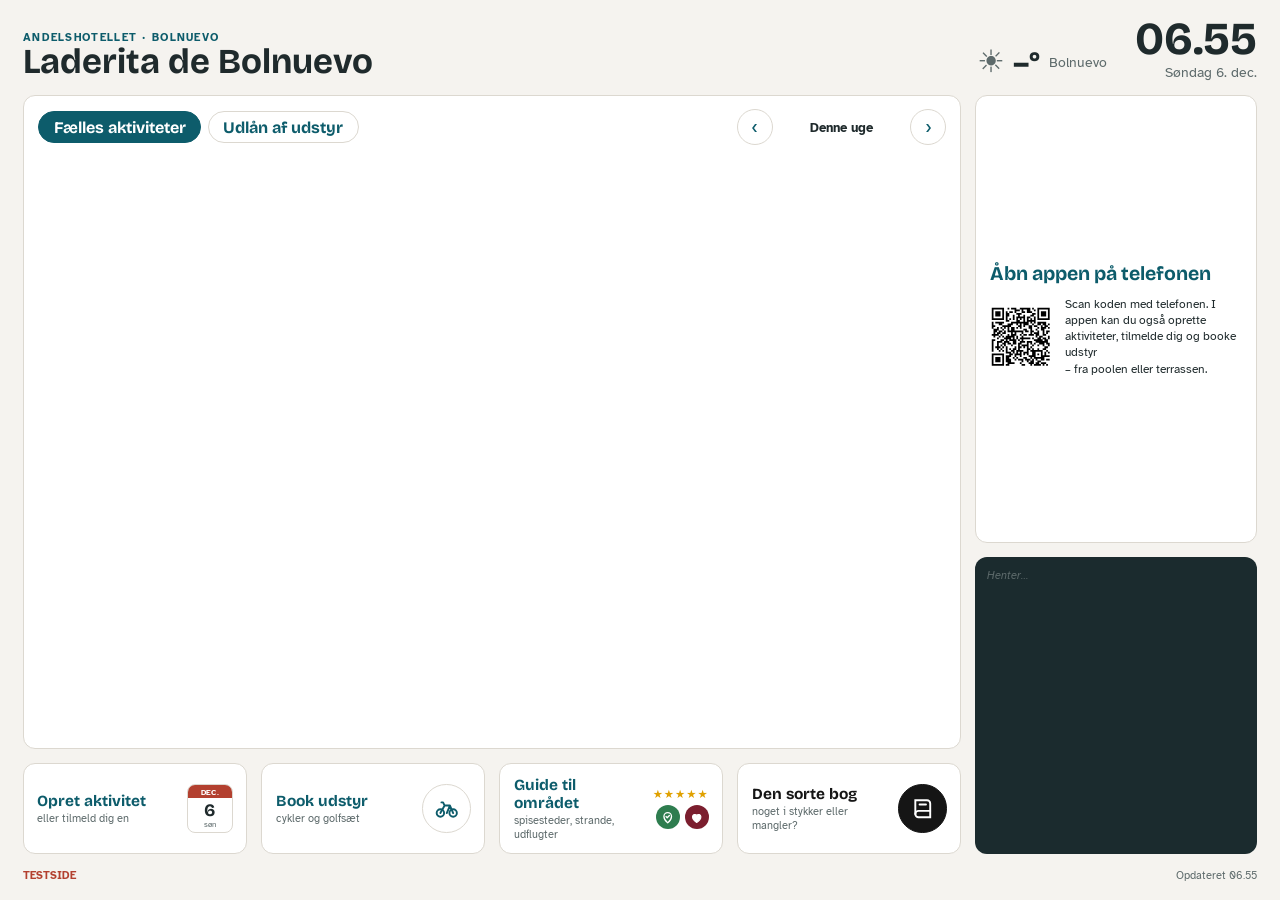
==== skaerm.html @ 2ed13c5d "Skærm: guidekort viser antal vurderinger, type og hvornår køkkenet åbner Co-Authored-By: Claude Opus" ====
<!DOCTYPE html>
<html lang="da"><head><meta charset="utf-8">
<meta name="viewport" content="width=device-width,initial-scale=1"><meta name="robots" content="noindex">
<title>Laderita de Bolnuevo – reception (testside)</title>
<link rel="preconnect" href="https://fonts.googleapis.com">
<link href="https://fonts.googleapis.com/css2?family=Bricolage+Grotesque:opsz,wght@12..96,500;12..96,700&family=Atkinson+Hyperlegible:wght@400;700&display=swap" rel="stylesheet">
<style>
:root{--bg:#f5f3ef;--surface:#fff;--fg:#1f2a2c;--muted:#5d6a6b;--line:#dcd8d0;--sea:#0d5c6b;--ochre:#9a5a1c;--green:#2e7d4f;--red:#b3402f;
--display:"Bricolage Grotesque","Segoe UI",system-ui,sans-serif;--body:"Atkinson Hyperlegible","Segoe UI",system-ui,sans-serif}
*{box-sizing:border-box;margin:0;padding:0}
html,body{height:100%}
body{background:var(--bg);color:var(--fg);font-family:var(--body);font-size:clamp(12px,min(1.05vw,1.85vh),26px);overflow:hidden;
display:grid;grid-template-columns:minmax(0,1fr) 22vw;grid-template-rows:auto minmax(0,1fr) auto auto;gap:1.1vw;padding:1.4vw 1.8vw}
/* Kalender + knapper til venstre, højre kolonne går helt ned til bunden af knapperne */
header,footer{grid-column:1 / -1}
main{display:contents}
main>.wbox{grid-column:1;grid-row:2;min-height:0}
main>aside{grid-column:2;grid-row:2 / 4;min-height:0}
.acts{grid-column:1;grid-row:3}
header{display:flex;align-items:flex-end;justify-content:space-between;gap:2vw}
.brand small{display:block;font-size:.8em;letter-spacing:.12em;text-transform:uppercase;color:var(--sea);font-weight:700}
.brand h1{font-family:var(--display);font-size:2.6em;line-height:1.05}
.now{display:flex;align-items:flex-end;gap:2.2vw;text-align:right}
.clock{font-family:var(--display);font-size:3.4em;line-height:.95;font-weight:700}
.date{color:var(--muted);font-size:1.05em;margin-top:.2em}
.wx{display:flex;align-items:center;gap:.6em;font-size:1.05em;color:var(--muted)}
.wx b{font-family:var(--display);font-size:2.2em;color:var(--fg)}
.wx .ico{font-size:2.2em;line-height:1}

.box{background:var(--surface);border:1px solid var(--line);border-radius:12px;padding:1vw 1.1vw;min-height:0}
h2{font-family:var(--display);font-size:1.45em;color:var(--sea);margin-bottom:.6em;display:flex;justify-content:space-between;align-items:baseline}
h2 span{font-family:var(--body);font-size:.62em;color:var(--muted);font-weight:400}
.wbox{display:flex;flex-direction:column}
.week{display:grid;grid-template-columns:repeat(7,minmax(0,1fr));gap:.6vw;flex:1 1 auto;min-height:0}
.tabs{display:flex;align-items:center;gap:.5em;margin-bottom:.7em}
.tab{font:inherit;font-family:var(--display);font-weight:700;font-size:1.2em;padding:.35em .9em;border-radius:999px;border:1px solid var(--line);background:var(--surface);color:var(--sea);cursor:pointer}
.tab.on{background:var(--sea);border-color:var(--sea);color:#fff}
.wnav{margin-left:auto;display:flex;align-items:center;gap:.6em}
.tabw{color:var(--fg);font-weight:700;min-width:9em;text-align:center}
.wb{font:inherit;font-size:1.5em;line-height:1;width:1.8em;height:1.8em;border-radius:50%;border:1px solid var(--line);background:var(--surface);color:var(--sea);cursor:pointer}
.wb[disabled]{opacity:.3}
.hweek{display:grid;grid-template-columns:2.6em repeat(7,minmax(0,1fr));gap:.6vw;flex:1 1 auto;min-height:0}
.hweek[hidden],.week[hidden]{display:none}
.hax,.hday{display:flex;flex-direction:column;min-height:0}
.hday{border:1px solid var(--line);border-radius:10px;overflow:hidden}
.hday.today{border-color:var(--sea);box-shadow:inset 0 0 0 1px var(--sea)}
.hdh{display:flex;justify-content:space-between;align-items:baseline;padding:.4vw .55vw;border-bottom:1px solid var(--line);flex:none}
.hdh b{font-family:var(--display)}.hday.today .hdh b{color:var(--sea)}.hdh span{color:var(--muted);font-size:.85em}
.hgrid{position:relative;flex:1 1 auto}
.hgl{position:absolute;left:0;right:0;height:0;border-top:1px solid var(--line);pointer-events:none}
.haxh{flex:none;visibility:hidden;padding:.4vw 0;border-bottom:1px solid transparent}
.haxg{position:relative;flex:1 1 auto}
.haxg span{position:absolute;right:.3em;transform:translateY(-50%);font-size:.75em;color:var(--muted);font-variant-numeric:tabular-nums}
.hb{position:absolute;left:3px;right:3px;border-radius:6px;padding:.15em .35em;font-size:.78em;line-height:1.2;overflow:hidden;color:#fff;background:var(--sea)}
.hb.golf{background:var(--ochre)}.hb.mix{background:#3e6b57}
.hb b{display:block;font-weight:700}
.hb.akt{display:flex;flex-direction:column}.hb.akt.tap{cursor:pointer}.hb small{display:block;margin-top:auto;opacity:.85}
.hgrid[data-new]{cursor:pointer}
.hnow{position:absolute;left:0;right:0;height:2px;background:var(--red);z-index:2}
.day{border:1px solid var(--line);border-radius:10px;padding:.55vw;display:flex;flex-direction:column;gap:.45vw;min-height:0;overflow:hidden}
.day.today{border-color:var(--sea);box-shadow:inset 0 0 0 1px var(--sea)}
.dh{display:flex;justify-content:space-between;align-items:baseline;border-bottom:1px solid var(--line);padding-bottom:.35em;margin-bottom:.1em}
.dh b{font-family:var(--display);font-size:1.1em}
.day.today .dh b{color:var(--sea)}
.dh span{color:var(--muted);font-size:.85em}
.act{border:1px solid var(--line);border-radius:8px;padding:.45em .55em;line-height:1.25}
.act .t{font-weight:700;color:var(--ochre);font-size:.85em}
.act .n{font-weight:700;margin:.1em 0}
.act .w{color:var(--muted);font-size:.82em}
.act .s{font-size:.82em;margin-top:.3em}
.act .s.full{color:var(--red);font-weight:700}
.act .s.ok{color:var(--green);font-weight:700}
.empty{color:var(--muted);font-size:.85em;font-style:italic}
aside{display:flex;flex-direction:column;gap:1.1vw;min-height:0}
aside .box{flex:none}
aside .box[hidden]{display:none}
aside .box.fill{flex:1 1 auto;display:flex;flex-direction:column;justify-content:center}
aside .box.notes{flex:1 1 auto;min-height:0;overflow:hidden}
/* Nyt i guiden har altid samme størrelse; bliver der trangt, fjernes QR-boksen */
aside .box.gcard{flex:none;height:33vh;margin-top:auto;padding:0;overflow:hidden;position:relative;background:#1b2b2e;border:0}
#guide{position:absolute;inset:0}
.gslide{position:absolute;inset:0;opacity:0;transition:opacity 1.2s ease}.gslide.in{opacity:1}
@media (prefers-reduced-motion:reduce){.gslide{transition:none}}
.gbg{position:absolute;inset:-24px;background:center/cover no-repeat;filter:blur(20px) brightness(.7);transform:scale(1.1)}
#guide img{position:absolute;inset:0;width:100%;height:100%;object-fit:cover}
#guide img.fit{object-fit:contain}
.ghead{position:absolute;left:0;right:0;top:0;padding:.8em 1em 2.2em;background:linear-gradient(rgba(0,0,0,.55),transparent);color:#fff;font-family:var(--display);font-weight:700;font-size:1.35em}
.gtxt{position:absolute;left:0;right:0;bottom:0;padding:2.6em 1em .9em;background:linear-gradient(transparent,rgba(0,0,0,.78));color:#fff}
.gtxt b{font-family:var(--display);font-size:1.35em;display:block;line-height:1.15}
.gtxt .gt{color:rgba(255,255,255,.85);display:block;margin-top:.1em}
.gtxt .gs{margin:.25em 0 0;font-weight:700;color:#ffc93c}.gtxt .gn{color:#fff;font-family:var(--display);font-size:1.15em;margin-right:.2em}
.gdots{position:absolute;right:1em;bottom:1em;display:flex;gap:.35em}.gdots i{width:.45em;height:.45em;border-radius:50%;background:rgba(255,255,255,.45)}.gdots i.on{background:#fff}
.note{border-bottom:1px solid var(--line);padding:.6em 0}.note:first-child{padding-top:0}.note:last-child{border-bottom:0}
/* Opslag skal springe i øjnene: stor rød overskrift, mørk og lidt større tekst */
.note b{display:block;font-size:1.3em;line-height:1.2;color:var(--red);white-space:nowrap;overflow:hidden;text-overflow:ellipsis}.note p{margin:.3em 0 0;color:var(--fg);font-size:1.08em;line-height:1.4}
.qr{display:flex;gap:1vw;align-items:center}
.qr svg{width:min(4.8vw,8.6vh);height:min(4.8vw,8.6vh);flex:none}
.qr p{font-size:.92em;line-height:1.3}
/* QR-boksen lidt lavere, så den kan stå sammen med et opslag */
#qrbox:not(.fill){padding-top:.75vw;padding-bottom:.75vw}#qrbox:not(.fill) h2{margin-bottom:.35em}
ul.lend{list-style:none}
ul.lend li{display:flex;justify-content:space-between;padding:.4em 0;border-bottom:1px solid var(--line)}
ul.lend li:last-child{border-bottom:0}
.free{color:var(--green);font-weight:700}.busy{color:var(--muted)}
.sort p{line-height:1.35}
.acts{display:grid;grid-template-columns:repeat(4,minmax(0,1fr));gap:1.1vw}   /* de fire knapper deler kalenderens bredde */
.ab{display:flex;align-items:center;gap:.8em;text-align:left;background:var(--surface);border:1px solid var(--line);border-radius:12px;padding:.9em 1em;font:inherit;color:var(--fg);cursor:pointer}
.ab b{display:block;font-family:var(--display);color:var(--sea);font-size:1.15em}
.ab small{display:block;color:var(--muted);font-size:.85em;margin-top:.1em}
.ab .ai{flex:none;width:2.6em;height:2.6em;border-radius:50%;border:1px solid var(--line);display:grid;place-items:center;color:var(--sea)}
.ab .ai svg{width:1.4em;height:1.4em}

.ab.dark b{color:#151515}.ab.dark .ai{background:#151515;border-color:#151515;color:#fff}
.ab .mcal,.ab .mrate,.ab .aright{margin-left:auto;flex:none}
.ab .ai.aright{width:3.6em;height:3.6em}.ab .ai.aright svg{width:1.9em;height:1.9em}
.mcal{display:flex;flex-direction:column;align-items:center;width:3.4em;border:1px solid var(--line);border-radius:8px;overflow:hidden;background:var(--surface);line-height:1}
.mcal-m{display:block;width:100%;text-align:center;background:var(--red);color:#fff;font-size:.62em;font-weight:700;padding:.3em 0;text-transform:uppercase;letter-spacing:.04em}
.mcal-d{font-family:var(--display);font-weight:700;font-size:1.3em;padding:.2em 0 0;color:var(--fg)}
.mcal-w{font-size:.62em;color:var(--muted);padding:.1em 0 .35em}
.mrate{display:flex;flex-direction:column;align-items:flex-end;gap:.3em}
.mrate .st{margin:0;color:#e0a100;letter-spacing:1px;font-size:.85em}
.mpair{display:flex;gap:.35em}.mb{width:1.8em;height:1.8em;border-radius:50%;display:grid;place-items:center;color:#fff}.mb svg{width:1em;height:1em}
.mb-v{background:#2e7d4f}.mb-h{background:#7b1e2e}
.ab:active{transform:scale(.98)}
.act.tap{cursor:pointer}.act.tap:active{transform:scale(.98)}
.ovbox.svbox{max-width:52vw;width:52vw;text-align:left;max-height:90vh;overflow:auto}
.ovbox.svbox h2{justify-content:flex-start}
.svt{color:var(--ochre);font-weight:700;margin:0}.svw{color:var(--muted);margin:.1em 0 .6em}
.svst{font-weight:700;margin:.4em 0}.svst.ok{color:var(--green)}.svst.full{color:var(--red)}
.svlist{list-style:none;padding:0;margin:.3em 0 .8em;display:flex;flex-wrap:wrap;gap:.4em}
.svlist li{border:1px solid var(--line);border-radius:999px;padding:.25em .7em;display:flex;align-items:center;gap:.4em}
.svlist button{font:inherit;border:0;background:none;color:var(--red);font-weight:700;cursor:pointer;padding:0 .1em}
.svlab{font-weight:700;margin:.8em 0 .3em}
.svlejl{display:grid;grid-template-columns:repeat(auto-fill,minmax(3.6em,1fr));gap:.35em}
.svlejl button{font:inherit;font-weight:700;padding:.55em 0;border-radius:8px;border:1px solid var(--line);background:var(--surface);color:var(--fg);cursor:pointer}
.svlejl button.on{background:var(--sea);border-color:var(--sea);color:#fff}
.svrow{display:flex;gap:.6em;align-items:center;flex-wrap:wrap;margin-top:.4em}
.svrow input{font:inherit;padding:.55em .7em;border:1px solid var(--line);border-radius:8px;min-width:12em;flex:1}
.svppl{display:flex;gap:.3em}.svppl button{font:inherit;width:2.4em;padding:.5em 0;border-radius:8px;border:1px solid var(--line);background:var(--surface);cursor:pointer}.svppl button.on{background:var(--sea);color:#fff;border-color:var(--sea)}
.svgo{font:inherit;font-weight:700;padding:.65em 1.6em;border-radius:10px;border:0;background:var(--sea);color:#fff;cursor:pointer;margin-top:.9em}
.sverr{color:var(--red);font-weight:700;margin:.6em 0 0}.svok{color:var(--green);font-weight:700;font-size:1.2em}
.crdays{display:grid;grid-template-columns:repeat(7,minmax(0,1fr));gap:.35em}
.crdays button{font:inherit;padding:.45em 0;border-radius:8px;border:1px solid var(--line);background:var(--surface);cursor:pointer;line-height:1.2}
.crdays button b{display:block;font-family:var(--display)}.crdays button small{color:var(--muted);font-size:.8em}
.crdays button.on{background:var(--sea);border-color:var(--sea);color:#fff}.crdays button.on small{color:#fff}
.crsel{font:inherit;padding:.5em .6em;border:1px solid var(--line);border-radius:8px;background:var(--surface)}
.crchips{display:flex;flex-wrap:wrap;gap:.35em;margin-top:.35em}.crchips button{font:inherit;font-size:.9em;padding:.3em .8em;border-radius:999px;border:1px solid var(--line);background:var(--surface);cursor:pointer}
.crtog{display:flex;gap:.35em}.crtog button{font:inherit;padding:.45em .9em;border-radius:8px;border:1px solid var(--line);background:var(--surface);cursor:pointer}.crtog button.on{background:var(--sea);color:#fff;border-color:var(--sea)}
.ov.kb{place-items:start center}.ov.kb .ovbox{max-height:46vh;overflow:auto;margin-top:2vh}
.bkitems{display:grid;grid-template-columns:repeat(6,minmax(0,1fr));gap:.35em}
.bkitems button{font:inherit;padding:.55em .3em;border-radius:8px;border:1px solid var(--line);background:var(--surface);cursor:pointer;line-height:1.2}
.bkitems button.on{background:var(--sea);border-color:var(--sea);color:#fff}
.bkitems button.golf.on{background:var(--ochre);border-color:var(--ochre)}
.bkitems button[disabled]{opacity:.4;cursor:default;text-decoration:line-through}
.bkitems small{display:block;font-size:.75em;color:inherit;opacity:.8}
.hb[data-bk]{cursor:pointer}
.ov{position:fixed;inset:0;background:rgba(0,0,0,.45);display:grid;place-items:center;z-index:10}
.ov[hidden]{display:none}
.ovbox{background:var(--surface);border-radius:16px;padding:2vw 2.4vw;max-width:44vw;text-align:center}
.ovbox h2{justify-content:center;font-size:1.8em}
.ovbox p{margin:.4em 0;font-size:1.1em}
.ovqr svg{width:min(14vw,24vh);height:min(14vw,24vh);margin:1em auto .6em;display:block}
.ovclose{font:inherit;font-weight:700;padding:.6em 1.6em;border-radius:10px;border:1px solid var(--line);background:var(--surface);cursor:pointer}
footer{display:flex;justify-content:space-between;color:var(--muted);font-size:.85em}
.demo{color:var(--red);font-weight:700}
.gv{position:fixed;inset:0;z-index:9;background:var(--bg);display:flex;flex-direction:column;padding:1.4vw 1.8vw;gap:1vw}
.gv[hidden]{display:none}
.gvtop{display:flex;align-items:center;gap:1.2vw}
.gvtop h2{font-size:2.2em;margin:0}
.gvhead{flex:1 1 auto;min-width:0}.gvdesc{color:var(--muted);font-size:1.05em;margin-top:.25em;max-width:52em;line-height:1.35}
.gvqr{display:flex;align-items:center;gap:.8em;max-width:26em;background:var(--surface);border:1px solid var(--line);border-radius:12px;padding:.6em .9em}.gvqr svg{width:min(6vw,11vh);height:min(6vw,11vh);flex:none}.gvqr p{font-size:.92em;line-height:1.3}
.gvback{margin-left:0;align-self:flex-start;font:inherit;font-weight:700;font-size:1.15em;padding:.6em 1.4em;border-radius:999px;border:1px solid var(--line);background:var(--surface);color:var(--sea);cursor:pointer}
.gvcats{display:flex;flex-wrap:wrap;gap:.5em}
.gvcats button{font:inherit;font-family:var(--display);font-weight:700;font-size:1.1em;padding:.4em 1em;border-radius:999px;border:1px solid var(--line);background:var(--surface);color:var(--sea);cursor:pointer}
.gvcats button.on{background:var(--sea);border-color:var(--sea);color:#fff}
.gvcats small{font-family:var(--body);font-weight:400;opacity:.7;margin-left:.3em}
.gvlist{flex:1 1 auto;min-height:0;overflow-y:auto;-webkit-overflow-scrolling:touch;display:grid;grid-template-columns:repeat(5,minmax(0,1fr));gap:1vw;align-content:start;grid-auto-rows:max-content;padding-bottom:1vw}
.gvc{font:inherit;text-align:left;background:var(--surface);border:1px solid var(--line);border-radius:12px;overflow:hidden;cursor:pointer;padding:0;color:var(--fg);display:flex;flex-direction:column;min-height:max-content}
.gvimg{flex:none;aspect-ratio:4/3;background:#e9e5dd center/cover no-repeat;display:grid;place-items:center;color:var(--muted);font-family:var(--display);font-size:1.1em}
.gvt{padding:.7em .8em .8em}
.gvt b{display:block;font-family:var(--display);font-size:1.15em;line-height:1.15}
.gvt>span{display:block;color:var(--muted);font-size:.9em;margin-top:.2em}
.gvs{margin-top:.35em;color:var(--ochre);font-size:.95em}.gvs .gn{color:var(--sea);font-weight:700;margin-right:.3em}
.gvs .gvn{color:var(--muted);font-size:.9em}
.gvf{margin-top:.3em;font-size:.88em;color:var(--fg)}
.gvs.none{color:var(--muted);font-size:.85em;font-style:italic}
.gvd{position:fixed;inset:0;z-index:11;background:rgba(0,0,0,.5);display:grid;place-items:center}
.gvd[hidden]{display:none}
.gvdbox{background:var(--surface);border-radius:16px;overflow:hidden;width:min(78vw,140vh);max-height:86vh;display:grid;grid-template-columns:minmax(0,1.3fr) minmax(0,1fr)}
.gvdimg{background:#e9e5dd center/cover no-repeat;min-height:50vh}
.gvdt{padding:2vw;display:flex;flex-direction:column;gap:.7em;overflow:auto}
.gvdt h3{font-family:var(--display);font-size:2em;line-height:1.1;color:var(--fg)}
.gvdt .gvmeta{color:var(--muted);font-size:1.05em}
.gvdt .gvs{font-size:1.3em}
.gvdt .gvnote{font-size:1.1em;line-height:1.4}
.gvqrs{display:flex;gap:1.6em;margin-top:auto;padding-top:1em}
.gvqrs div{text-align:center;font-size:.9em;color:var(--muted)}
.gvqrs svg{width:min(9vw,16vh);height:min(9vw,16vh);display:block;margin:0 auto .4em}
.gvdt .ovclose{align-self:flex-start}
</style></head><body>
<header>
  <div class="brand"><small>Andelshotellet · Bolnuevo</small><h1>Laderita de Bolnuevo</h1></div>
  <div class="now">
    <div class="wx" id="wx"><span class="ico">☀️</span><b>–°</b><span>Bolnuevo</span></div>
    <div><div class="clock" id="clock">--:--</div><div class="date" id="date"></div></div>
  </div>
</header>
<main>
  <section class="box wbox"><div class="tabs" role="tablist"><button type="button" class="tab on" data-v="akt" role="tab">Fælles aktiviteter</button><button type="button" class="tab" data-v="udl" role="tab">Udlån af udstyr</button><span class="wnav"><button type="button" class="wb" data-w="-1" aria-label="Forrige uge">‹</button><span class="tabw" id="wl">Denne uge</span><button type="button" class="wb" data-w="1" aria-label="Næste uge">›</button></span></div><div class="week" id="week"></div><div class="hweek" id="hweek" hidden></div></section>
  <aside>
    <section class="box" id="qrbox"><h2>Åbn appen på telefonen</h2><div class="qr"><svg width="35mm" height="35mm" version="1.1" viewBox="0 0 35 35" xmlns="http://www.w3.org/2000/svg"><path d="M1,1H2V2H1zM2,1H3V2H2zM3,1H4V2H3zM4,1H5V2H4zM5,1H6V2H5zM6,1H7V2H6zM7,1H8V2H7zM10,1H11V2H10zM12,1H13V2H12zM13,1H14V2H13zM14,1H15V2H14zM17,1H18V2H17zM18,1H19V2H18zM19,1H20V2H19zM20,1H21V2H20zM21,1H22V2H21zM22,1H23V2H22zM24,1H25V2H24zM27,1H28V2H27zM28,1H29V2H28zM29,1H30V2H29zM30,1H31V2H30zM31,1H32V2H31zM32,1H33V2H32zM33,1H34V2H33zM1,2H2V3H1zM7,2H8V3H7zM14,2H15V3H14zM15,2H16V3H15zM16,2H17V3H16zM18,2H19V3H18zM21,2H22V3H21zM22,2H23V3H22zM25,2H26V3H25zM27,2H28V3H27zM33,2H34V3H33zM1,3H2V4H1zM3,3H4V4H3zM4,3H5V4H4zM5,3H6V4H5zM7,3H8V4H7zM9,3H10V4H9zM11,3H12V4H11zM12,3H13V4H12zM14,3H15V4H14zM18,3H19V4H18zM19,3H20V4H19zM21,3H22V4H21zM22,3H23V4H22zM23,3H24V4H23zM27,3H28V4H27zM29,3H30V4H29zM30,3H31V4H30zM31,3H32V4H31zM33,3H34V4H33zM1,4H2V5H1zM3,4H4V5H3zM4,4H5V5H4zM5,4H6V5H5zM7,4H8V5H7zM9,4H10V5H9zM10,4H11V5H10zM15,4H16V5H15zM16,4H17V5H16zM17,4H18V5H17zM24,4H25V5H24zM25,4H26V5H25zM27,4H28V5H27zM29,4H30V5H29zM30,4H31V5H30zM31,4H32V5H31zM33,4H34V5H33zM1,5H2V6H1zM3,5H4V6H3zM4,5H5V6H4zM5,5H6V6H5zM7,5H8V6H7zM9,5H10V6H9zM10,5H11V6H10zM13,5H14V6H13zM16,5H17V6H16zM19,5H20V6H19zM23,5H24V6H23zM24,5H25V6H24zM27,5H28V6H27zM29,5H30V6H29zM30,5H31V6H30zM31,5H32V6H31zM33,5H34V6H33zM1,6H2V7H1zM7,6H8V7H7zM9,6H10V7H9zM13,6H14V7H13zM15,6H16V7H15zM16,6H17V7H16zM17,6H18V7H17zM18,6H19V7H18zM19,6H20V7H19zM21,6H22V7H21zM22,6H23V7H22zM25,6H26V7H25zM27,6H28V7H27zM33,6H34V7H33zM1,7H2V8H1zM2,7H3V8H2zM3,7H4V8H3zM4,7H5V8H4zM5,7H6V8H5zM6,7H7V8H6zM7,7H8V8H7zM9,7H10V8H9zM11,7H12V8H11zM13,7H14V8H13zM15,7H16V8H15zM17,7H18V8H17zM19,7H20V8H19zM21,7H22V8H21zM23,7H24V8H23zM25,7H26V8H25zM27,7H28V8H27zM28,7H29V8H28zM29,7H30V8H29zM30,7H31V8H30zM31,7H32V8H31zM32,7H33V8H32zM33,7H34V8H33zM9,8H10V9H9zM10,8H11V9H10zM15,8H16V9H15zM16,8H17V9H16zM19,8H20V9H19zM21,8H22V9H21zM22,8H23V9H22zM23,8H24V9H23zM24,8H25V9H24zM25,8H26V9H25zM1,9H2V10H1zM3,9H4V10H3zM4,9H5V10H4zM5,9H6V10H5zM6,9H7V10H6zM7,9H8V10H7zM12,9H13V10H12zM13,9H14V10H13zM14,9H15V10H14zM15,9H16V10H15zM16,9H17V10H16zM17,9H18V10H17zM18,9H19V10H18zM19,9H20V10H19zM20,9H21V10H20zM21,9H22V10H21zM23,9H24V10H23zM25,9H26V10H25zM27,9H28V10H27zM28,9H29V10H28zM29,9H30V10H29zM30,9H31V10H30zM31,9H32V10H31zM1,10H2V11H1zM5,10H6V11H5zM6,10H7V11H6zM10,10H11V11H10zM11,10H12V11H11zM12,10H13V11H12zM15,10H16V11H15zM17,10H18V11H17zM19,10H20V11H19zM20,10H21V11H20zM21,10H22V11H21zM24,10H25V11H24zM27,10H28V11H27zM28,10H29V11H28zM30,10H31V11H30zM31,10H32V11H31zM33,10H34V11H33zM1,11H2V12H1zM2,11H3V12H2zM7,11H8V12H7zM8,11H9V12H8zM9,11H10V12H9zM10,11H11V12H10zM11,11H12V12H11zM16,11H17V12H16zM17,11H18V12H17zM19,11H20V12H19zM22,11H23V12H22zM23,11H24V12H23zM25,11H26V12H25zM26,11H27V12H26zM29,11H30V12H29zM31,11H32V12H31zM32,11H33V12H32zM1,12H2V13H1zM4,12H5V13H4zM6,12H7V13H6zM8,12H9V13H8zM10,12H11V13H10zM12,12H13V13H12zM13,12H14V13H13zM15,12H16V13H15zM17,12H18V13H17zM22,12H23V13H22zM23,12H24V13H23zM27,12H28V13H27zM29,12H30V13H29zM30,12H31V13H30zM31,12H32V13H31zM33,12H34V13H33zM2,13H3V14H2zM3,13H4V14H3zM4,13H5V14H4zM7,13H8V14H7zM10,13H11V14H10zM12,13H13V14H12zM13,13H14V14H13zM19,13H20V14H19zM20,13H21V14H20zM23,13H24V14H23zM26,13H27V14H26zM29,13H30V14H29zM30,13H31V14H30zM2,14H3V15H2zM3,14H4V15H3zM5,14H6V15H5zM6,14H7V15H6zM8,14H9V15H8zM10,14H11V15H10zM11,14H12V15H11zM12,14H13V15H12zM13,14H14V15H13zM14,14H15V15H14zM15,14H16V15H15zM16,14H17V15H16zM17,14H18V15H17zM18,14H19V15H18zM20,14H21V15H20zM21,14H22V15H21zM23,14H24V15H23zM24,14H25V15H24zM27,14H28V15H27zM30,14H31V15H30zM32,14H33V15H32zM33,14H34V15H33zM2,15H3V16H2zM4,15H5V16H4zM5,15H6V16H5zM7,15H8V16H7zM8,15H9V16H8zM12,15H13V16H12zM14,15H15V16H14zM18,15H19V16H18zM23,15H24V16H23zM25,15H26V16H25zM26,15H27V16H26zM27,15H28V16H27zM30,15H31V16H30zM32,15H33V16H32zM1,16H2V17H1zM2,16H3V17H2zM3,16H4V17H3zM4,16H5V17H4zM6,16H7V17H6zM10,16H11V17H10zM12,16H13V17H12zM13,16H14V17H13zM14,16H15V17H14zM17,16H18V17H17zM19,16H20V17H19zM20,16H21V17H20zM22,16H23V17H22zM23,16H24V17H23zM24,16H25V17H24zM26,16H27V17H26zM27,16H28V17H27zM30,16H31V17H30zM31,16H32V17H31zM2,17H3V18H2zM5,17H6V18H5zM7,17H8V18H7zM9,17H10V18H9zM10,17H11V18H10zM11,17H12V18H11zM12,17H13V18H12zM13,17H14V18H13zM15,17H16V18H15zM18,17H19V18H18zM26,17H27V18H26zM28,17H29V18H28zM29,17H30V18H29zM33,17H34V18H33zM4,18H5V19H4zM8,18H9V19H8zM9,18H10V19H9zM10,18H11V19H10zM11,18H12V19H11zM13,18H14V19H13zM15,18H16V19H15zM17,18H18V19H17zM18,18H19V19H18zM19,18H20V19H19zM20,18H21V19H20zM21,18H22V19H21zM22,18H23V19H22zM24,18H25V19H24zM27,18H28V19H27zM28,18H29V19H28zM30,18H31V19H30zM31,18H32V19H31zM33,18H34V19H33zM1,19H2V20H1zM2,19H3V20H2zM6,19H7V20H6zM7,19H8V20H7zM9,19H10V20H9zM11,19H12V20H11zM12,19H13V20H12zM13,19H14V20H13zM14,19H15V20H14zM16,19H17V20H16zM18,19H19V20H18zM25,19H26V20H25zM26,19H27V20H26zM27,19H28V20H27zM28,19H29V20H28zM29,19H30V20H29zM31,19H32V20H31zM32,19H33V20H32zM1,20H2V21H1zM4,20H5V21H4zM5,20H6V21H5zM6,20H7V21H6zM8,20H9V21H8zM9,20H10V21H9zM10,20H11V21H10zM13,20H14V21H13zM14,20H15V21H14zM17,20H18V21H17zM18,20H19V21H18zM19,20H20V21H19zM21,20H22V21H21zM22,20H23V21H22zM23,20H24V21H23zM26,20H27V21H26zM27,20H28V21H27zM28,20H29V21H28zM29,20H30V21H29zM30,20H31V21H30zM31,20H32V21H31zM32,20H33V21H32zM1,21H2V22H1zM4,21H5V22H4zM7,21H8V22H7zM8,21H9V22H8zM10,21H11V22H10zM11,21H12V22H11zM13,21H14V22H13zM14,21H15V22H14zM16,21H17V22H16zM17,21H18V22H17zM21,21H22V22H21zM23,21H24V22H23zM25,21H26V22H25zM28,21H29V22H28zM29,21H30V22H29zM30,21H31V22H30zM32,21H33V22H32zM33,21H34V22H33zM1,22H2V23H1zM4,22H5V23H4zM6,22H7V23H6zM8,22H9V23H8zM12,22H13V23H12zM16,22H17V23H16zM18,22H19V23H18zM19,22H20V23H19zM20,22H21V23H20zM21,22H22V23H21zM24,22H25V23H24zM27,22H28V23H27zM30,22H31V23H30zM33,22H34V23H33zM1,23H2V24H1zM3,23H4V24H3zM4,23H5V24H4zM5,23H6V24H5zM7,23H8V24H7zM9,23H10V24H9zM14,23H15V24H14zM16,23H17V24H16zM17,23H18V24H17zM19,23H20V24H19zM21,23H22V24H21zM23,23H24V24H23zM31,23H32V24H31zM32,23H33V24H32zM1,24H2V25H1zM4,24H5V25H4zM6,24H7V25H6zM9,24H10V25H9zM11,24H12V25H11zM13,24H14V25H13zM14,24H15V25H14zM16,24H17V25H16zM21,24H22V25H21zM22,24H23V25H22zM24,24H25V25H24zM27,24H28V25H27zM30,24H31V25H30zM31,24H32V25H31zM1,25H2V26H1zM5,25H6V26H5zM7,25H8V26H7zM9,25H10V26H9zM12,25H13V26H12zM13,25H14V26H13zM15,25H16V26H15zM16,25H17V26H16zM17,25H18V26H17zM18,25H19V26H18zM21,25H22V26H21zM23,25H24V26H23zM24,25H25V26H24zM25,25H26V26H25zM26,25H27V26H26zM27,25H28V26H27zM28,25H29V26H28zM29,25H30V26H29zM32,25H33V26H32zM9,26H10V27H9zM10,26H11V27H10zM11,26H12V27H11zM13,26H14V27H13zM15,26H16V27H15zM17,26H18V27H17zM19,26H20V27H19zM20,26H21V27H20zM21,26H22V27H21zM24,26H25V27H24zM25,26H26V27H25zM29,26H30V27H29zM31,26H32V27H31zM33,26H34V27H33zM1,27H2V28H1zM2,27H3V28H2zM3,27H4V28H3zM4,27H5V28H4zM5,27H6V28H5zM6,27H7V28H6zM7,27H8V28H7zM11,27H12V28H11zM12,27H13V28H12zM14,27H15V28H14zM15,27H16V28H15zM16,27H17V28H16zM17,27H18V28H17zM19,27H20V28H19zM21,27H22V28H21zM24,27H25V28H24zM25,27H26V28H25zM27,27H28V28H27zM29,27H30V28H29zM31,27H32V28H31zM1,28H2V29H1zM7,28H8V29H7zM9,28H10V29H9zM10,28H11V29H10zM11,28H12V29H11zM14,28H15V29H14zM17,28H18V29H17zM22,28H23V29H22zM23,28H24V29H23zM24,28H25V29H24zM25,28H26V29H25zM29,28H30V29H29zM30,28H31V29H30zM31,28H32V29H31zM32,28H33V29H32zM33,28H34V29H33zM1,29H2V30H1zM3,29H4V30H3zM4,29H5V30H4zM5,29H6V30H5zM7,29H8V30H7zM9,29H10V30H9zM10,29H11V30H10zM13,29H14V30H13zM15,29H16V30H15zM19,29H20V30H19zM20,29H21V30H20zM23,29H24V30H23zM25,29H26V30H25zM26,29H27V30H26zM27,29H28V30H27zM28,29H29V30H28zM29,29H30V30H29zM30,29H31V30H30zM1,30H2V31H1zM3,30H4V31H3zM4,30H5V31H4zM5,30H6V31H5zM7,30H8V31H7zM9,30H10V31H9zM10,30H11V31H10zM11,30H12V31H11zM14,30H15V31H14zM16,30H17V31H16zM17,30H18V31H17zM18,30H19V31H18zM20,30H21V31H20zM21,30H22V31H21zM22,30H23V31H22zM24,30H25V31H24zM26,30H27V31H26zM29,30H30V31H29zM30,30H31V31H30zM32,30H33V31H32zM33,30H34V31H33zM1,31H2V32H1zM3,31H4V32H3zM4,31H5V32H4zM5,31H6V32H5zM7,31H8V32H7zM9,31H10V32H9zM10,31H11V32H10zM11,31H12V32H11zM18,31H19V32H18zM21,31H22V32H21zM23,31H24V32H23zM24,31H25V32H24zM27,31H28V32H27zM28,31H29V32H28zM1,32H2V33H1zM7,32H8V33H7zM10,32H11V33H10zM11,32H12V33H11zM12,32H13V33H12zM13,32H14V33H13zM17,32H18V33H17zM22,32H23V33H22zM23,32H24V33H23zM24,32H25V33H24zM26,32H27V33H26zM27,32H28V33H27zM29,32H30V33H29zM30,32H31V33H30zM31,32H32V33H31zM1,33H2V34H1zM2,33H3V34H2zM3,33H4V34H3zM4,33H5V34H4zM5,33H6V34H5zM6,33H7V34H6zM7,33H8V34H7zM9,33H10V34H9zM10,33H11V34H10zM18,33H19V34H18zM19,33H20V34H19zM23,33H24V34H23zM25,33H26V34H25zM26,33H27V34H26zM27,33H28V34H27zM28,33H29V34H28zM30,33H31V34H30zM32,33H33V34H32z" id="qr-path" fill="#000000" fill-opacity="1" fill-rule="nonzero" stroke="none"/></svg><p>Scan koden med telefonen. I appen kan du også oprette aktiviteter, tilmelde dig og booke udstyr<br>– fra poolen eller terrassen.</p></div></section>
    <section class="box notes" id="notesbox" hidden><div id="notes"></div></section>
    <section class="box gcard" id="gcard"><div id="guide"><p class="empty" style="padding:1em">Henter…</p></div></section>
  </aside>
</main>
<nav class="acts" aria-label="Det kan du her">
  <button type="button" class="ab" data-k="akt"><span><b>Opret aktivitet</b><small>eller tilmeld dig en</small></span><span class="mcal" id="mcal"><span class="mcal-m"></span><span class="mcal-d"></span><span class="mcal-w"></span></span></button>
  <button type="button" class="ab" data-k="udstyr"><span><b>Book udstyr</b><small>cykler og golfsæt</small></span><span class="ai aright"><svg viewBox="0 0 24 24" fill="none" stroke="currentColor" stroke-width="1.8" stroke-linecap="round" stroke-linejoin="round"><circle cx="6" cy="16" r="3.5"/><circle cx="18" cy="16" r="3.5"/><path d="M6 16l4-7h5l3 7M10 9 8.5 6H7M15 9l-3 7"/></svg></span></button>
  <button type="button" class="ab" data-k="guide"><span><b>Guide til området</b><small>spisesteder, strande, udflugter</small></span><span class="mrate"><span class="st">★★★★★</span><span class="mpair"><span class="mb mb-v"><svg viewBox="0 0 24 24" width="20" height="20" fill="none" stroke="currentColor" stroke-width="2.3" stroke-linecap="round" stroke-linejoin="round"><path d="M12 21.2s-6.8-5.8-6.8-11.4a6.8 6.8 0 0 1 13.6 0c0 5.6-6.8 11.4-6.8 11.4z"/><path d="M9 9.9l2.1 2.1 3.9-4"/></svg></span><span class="mb mb-h"><svg viewBox="0 0 24 24" width="20" height="20" fill="currentColor" stroke="currentColor" stroke-width="1.9" stroke-linejoin="round"><path d="M12 20.5s-7.5-4.6-7.5-10.2A4.3 4.3 0 0 1 12 7.6a4.3 4.3 0 0 1 7.5 2.7c0 5.6-7.5 10.2-7.5 10.2z"/></svg></span></span></span></button>
  <button type="button" class="ab dark" data-k="sortbog"><span><b>Den sorte bog</b><small>noget i stykker eller mangler?</small></span><span class="ai aright"><svg viewBox="0 0 24 24" fill="none" stroke="currentColor" stroke-width="1.8" stroke-linecap="round"><path d="M5 4h11a3 3 0 0 1 3 3v13H8a3 3 0 0 1-3-3z"/><path d="M5 17a3 3 0 0 1 3-3h11"/><path d="M9 8h6"/></svg></span></button>
</nav>
<div class="ov" id="sv" hidden><div class="ovbox svbox"><div id="svbody"></div><button type="button" class="ovclose" id="svclose">Luk</button></div></div>
<div class="ov" id="ov" hidden><div class="ovbox"><h2 id="ovh"></h2><p>Kommer snart direkte her på skærmen.</p><p>Indtil videre: scan koden med din telefon og gør det i appen.</p><div class="ovqr"><svg width="35mm" height="35mm" version="1.1" viewBox="0 0 35 35" xmlns="http://www.w3.org/2000/svg"><path d="M1,1H2V2H1zM2,1H3V2H2zM3,1H4V2H3zM4,1H5V2H4zM5,1H6V2H5zM6,1H7V2H6zM7,1H8V2H7zM10,1H11V2H10zM12,1H13V2H12zM13,1H14V2H13zM14,1H15V2H14zM17,1H18V2H17zM18,1H19V2H18zM19,1H20V2H19zM20,1H21V2H20zM21,1H22V2H21zM22,1H23V2H22zM24,1H25V2H24zM27,1H28V2H27zM28,1H29V2H28zM29,1H30V2H29zM30,1H31V2H30zM31,1H32V2H31zM32,1H33V2H32zM33,1H34V2H33zM1,2H2V3H1zM7,2H8V3H7zM14,2H15V3H14zM15,2H16V3H15zM16,2H17V3H16zM18,2H19V3H18zM21,2H22V3H21zM22,2H23V3H22zM25,2H26V3H25zM27,2H28V3H27zM33,2H34V3H33zM1,3H2V4H1zM3,3H4V4H3zM4,3H5V4H4zM5,3H6V4H5zM7,3H8V4H7zM9,3H10V4H9zM11,3H12V4H11zM12,3H13V4H12zM14,3H15V4H14zM18,3H19V4H18zM19,3H20V4H19zM21,3H22V4H21zM22,3H23V4H22zM23,3H24V4H23zM27,3H28V4H27zM29,3H30V4H29zM30,3H31V4H30zM31,3H32V4H31zM33,3H34V4H33zM1,4H2V5H1zM3,4H4V5H3zM4,4H5V5H4zM5,4H6V5H5zM7,4H8V5H7zM9,4H10V5H9zM10,4H11V5H10zM15,4H16V5H15zM16,4H17V5H16zM17,4H18V5H17zM24,4H25V5H24zM25,4H26V5H25zM27,4H28V5H27zM29,4H30V5H29zM30,4H31V5H30zM31,4H32V5H31zM33,4H34V5H33zM1,5H2V6H1zM3,5H4V6H3zM4,5H5V6H4zM5,5H6V6H5zM7,5H8V6H7zM9,5H10V6H9zM10,5H11V6H10zM13,5H14V6H13zM16,5H17V6H16zM19,5H20V6H19zM23,5H24V6H23zM24,5H25V6H24zM27,5H28V6H27zM29,5H30V6H29zM30,5H31V6H30zM31,5H32V6H31zM33,5H34V6H33zM1,6H2V7H1zM7,6H8V7H7zM9,6H10V7H9zM13,6H14V7H13zM15,6H16V7H15zM16,6H17V7H16zM17,6H18V7H17zM18,6H19V7H18zM19,6H20V7H19zM21,6H22V7H21zM22,6H23V7H22zM25,6H26V7H25zM27,6H28V7H27zM33,6H34V7H33zM1,7H2V8H1zM2,7H3V8H2zM3,7H4V8H3zM4,7H5V8H4zM5,7H6V8H5zM6,7H7V8H6zM7,7H8V8H7zM9,7H10V8H9zM11,7H12V8H11zM13,7H14V8H13zM15,7H16V8H15zM17,7H18V8H17zM19,7H20V8H19zM21,7H22V8H21zM23,7H24V8H23zM25,7H26V8H25zM27,7H28V8H27zM28,7H29V8H28zM29,7H30V8H29zM30,7H31V8H30zM31,7H32V8H31zM32,7H33V8H32zM33,7H34V8H33zM9,8H10V9H9zM10,8H11V9H10zM15,8H16V9H15zM16,8H17V9H16zM19,8H20V9H19zM21,8H22V9H21zM22,8H23V9H22zM23,8H24V9H23zM24,8H25V9H24zM25,8H26V9H25zM1,9H2V10H1zM3,9H4V10H3zM4,9H5V10H4zM5,9H6V10H5zM6,9H7V10H6zM7,9H8V10H7zM12,9H13V10H12zM13,9H14V10H13zM14,9H15V10H14zM15,9H16V10H15zM16,9H17V10H16zM17,9H18V10H17zM18,9H19V10H18zM19,9H20V10H19zM20,9H21V10H20zM21,9H22V10H21zM23,9H24V10H23zM25,9H26V10H25zM27,9H28V10H27zM28,9H29V10H28zM29,9H30V10H29zM30,9H31V10H30zM31,9H32V10H31zM1,10H2V11H1zM5,10H6V11H5zM6,10H7V11H6zM10,10H11V11H10zM11,10H12V11H11zM12,10H13V11H12zM15,10H16V11H15zM17,10H18V11H17zM19,10H20V11H19zM20,10H21V11H20zM21,10H22V11H21zM24,10H25V11H24zM27,10H28V11H27zM28,10H29V11H28zM30,10H31V11H30zM31,10H32V11H31zM33,10H34V11H33zM1,11H2V12H1zM2,11H3V12H2zM7,11H8V12H7zM8,11H9V12H8zM9,11H10V12H9zM10,11H11V12H10zM11,11H12V12H11zM16,11H17V12H16zM17,11H18V12H17zM19,11H20V12H19zM22,11H23V12H22zM23,11H24V12H23zM25,11H26V12H25zM26,11H27V12H26zM29,11H30V12H29zM31,11H32V12H31zM32,11H33V12H32zM1,12H2V13H1zM4,12H5V13H4zM6,12H7V13H6zM8,12H9V13H8zM10,12H11V13H10zM12,12H13V13H12zM13,12H14V13H13zM15,12H16V13H15zM17,12H18V13H17zM22,12H23V13H22zM23,12H24V13H23zM27,12H28V13H27zM29,12H30V13H29zM30,12H31V13H30zM31,12H32V13H31zM33,12H34V13H33zM2,13H3V14H2zM3,13H4V14H3zM4,13H5V14H4zM7,13H8V14H7zM10,13H11V14H10zM12,13H13V14H12zM13,13H14V14H13zM19,13H20V14H19zM20,13H21V14H20zM23,13H24V14H23zM26,13H27V14H26zM29,13H30V14H29zM30,13H31V14H30zM2,14H3V15H2zM3,14H4V15H3zM5,14H6V15H5zM6,14H7V15H6zM8,14H9V15H8zM10,14H11V15H10zM11,14H12V15H11zM12,14H13V15H12zM13,14H14V15H13zM14,14H15V15H14zM15,14H16V15H15zM16,14H17V15H16zM17,14H18V15H17zM18,14H19V15H18zM20,14H21V15H20zM21,14H22V15H21zM23,14H24V15H23zM24,14H25V15H24zM27,14H28V15H27zM30,14H31V15H30zM32,14H33V15H32zM33,14H34V15H33zM2,15H3V16H2zM4,15H5V16H4zM5,15H6V16H5zM7,15H8V16H7zM8,15H9V16H8zM12,15H13V16H12zM14,15H15V16H14zM18,15H19V16H18zM23,15H24V16H23zM25,15H26V16H25zM26,15H27V16H26zM27,15H28V16H27zM30,15H31V16H30zM32,15H33V16H32zM1,16H2V17H1zM2,16H3V17H2zM3,16H4V17H3zM4,16H5V17H4zM6,16H7V17H6zM10,16H11V17H10zM12,16H13V17H12zM13,16H14V17H13zM14,16H15V17H14zM17,16H18V17H17zM19,16H20V17H19zM20,16H21V17H20zM22,16H23V17H22zM23,16H24V17H23zM24,16H25V17H24zM26,16H27V17H26zM27,16H28V17H27zM30,16H31V17H30zM31,16H32V17H31zM2,17H3V18H2zM5,17H6V18H5zM7,17H8V18H7zM9,17H10V18H9zM10,17H11V18H10zM11,17H12V18H11zM12,17H13V18H12zM13,17H14V18H13zM15,17H16V18H15zM18,17H19V18H18zM26,17H27V18H26zM28,17H29V18H28zM29,17H30V18H29zM33,17H34V18H33zM4,18H5V19H4zM8,18H9V19H8zM9,18H10V19H9zM10,18H11V19H10zM11,18H12V19H11zM13,18H14V19H13zM15,18H16V19H15zM17,18H18V19H17zM18,18H19V19H18zM19,18H20V19H19zM20,18H21V19H20zM21,18H22V19H21zM22,18H23V19H22zM24,18H25V19H24zM27,18H28V19H27zM28,18H29V19H28zM30,18H31V19H30zM31,18H32V19H31zM33,18H34V19H33zM1,19H2V20H1zM2,19H3V20H2zM6,19H7V20H6zM7,19H8V20H7zM9,19H10V20H9zM11,19H12V20H11zM12,19H13V20H12zM13,19H14V20H13zM14,19H15V20H14zM16,19H17V20H16zM18,19H19V20H18zM25,19H26V20H25zM26,19H27V20H26zM27,19H28V20H27zM28,19H29V20H28zM29,19H30V20H29zM31,19H32V20H31zM32,19H33V20H32zM1,20H2V21H1zM4,20H5V21H4zM5,20H6V21H5zM6,20H7V21H6zM8,20H9V21H8zM9,20H10V21H9zM10,20H11V21H10zM13,20H14V21H13zM14,20H15V21H14zM17,20H18V21H17zM18,20H19V21H18zM19,20H20V21H19zM21,20H22V21H21zM22,20H23V21H22zM23,20H24V21H23zM26,20H27V21H26zM27,20H28V21H27zM28,20H29V21H28zM29,20H30V21H29zM30,20H31V21H30zM31,20H32V21H31zM32,20H33V21H32zM1,21H2V22H1zM4,21H5V22H4zM7,21H8V22H7zM8,21H9V22H8zM10,21H11V22H10zM11,21H12V22H11zM13,21H14V22H13zM14,21H15V22H14zM16,21H17V22H16zM17,21H18V22H17zM21,21H22V22H21zM23,21H24V22H23zM25,21H26V22H25zM28,21H29V22H28zM29,21H30V22H29zM30,21H31V22H30zM32,21H33V22H32zM33,21H34V22H33zM1,22H2V23H1zM4,22H5V23H4zM6,22H7V23H6zM8,22H9V23H8zM12,22H13V23H12zM16,22H17V23H16zM18,22H19V23H18zM19,22H20V23H19zM20,22H21V23H20zM21,22H22V23H21zM24,22H25V23H24zM27,22H28V23H27zM30,22H31V23H30zM33,22H34V23H33zM1,23H2V24H1zM3,23H4V24H3zM4,23H5V24H4zM5,23H6V24H5zM7,23H8V24H7zM9,23H10V24H9zM14,23H15V24H14zM16,23H17V24H16zM17,23H18V24H17zM19,23H20V24H19zM21,23H22V24H21zM23,23H24V24H23zM31,23H32V24H31zM32,23H33V24H32zM1,24H2V25H1zM4,24H5V25H4zM6,24H7V25H6zM9,24H10V25H9zM11,24H12V25H11zM13,24H14V25H13zM14,24H15V25H14zM16,24H17V25H16zM21,24H22V25H21zM22,24H23V25H22zM24,24H25V25H24zM27,24H28V25H27zM30,24H31V25H30zM31,24H32V25H31zM1,25H2V26H1zM5,25H6V26H5zM7,25H8V26H7zM9,25H10V26H9zM12,25H13V26H12zM13,25H14V26H13zM15,25H16V26H15zM16,25H17V26H16zM17,25H18V26H17zM18,25H19V26H18zM21,25H22V26H21zM23,25H24V26H23zM24,25H25V26H24zM25,25H26V26H25zM26,25H27V26H26zM27,25H28V26H27zM28,25H29V26H28zM29,25H30V26H29zM32,25H33V26H32zM9,26H10V27H9zM10,26H11V27H10zM11,26H12V27H11zM13,26H14V27H13zM15,26H16V27H15zM17,26H18V27H17zM19,26H20V27H19zM20,26H21V27H20zM21,26H22V27H21zM24,26H25V27H24zM25,26H26V27H25zM29,26H30V27H29zM31,26H32V27H31zM33,26H34V27H33zM1,27H2V28H1zM2,27H3V28H2zM3,27H4V28H3zM4,27H5V28H4zM5,27H6V28H5zM6,27H7V28H6zM7,27H8V28H7zM11,27H12V28H11zM12,27H13V28H12zM14,27H15V28H14zM15,27H16V28H15zM16,27H17V28H16zM17,27H18V28H17zM19,27H20V28H19zM21,27H22V28H21zM24,27H25V28H24zM25,27H26V28H25zM27,27H28V28H27zM29,27H30V28H29zM31,27H32V28H31zM1,28H2V29H1zM7,28H8V29H7zM9,28H10V29H9zM10,28H11V29H10zM11,28H12V29H11zM14,28H15V29H14zM17,28H18V29H17zM22,28H23V29H22zM23,28H24V29H23zM24,28H25V29H24zM25,28H26V29H25zM29,28H30V29H29zM30,28H31V29H30zM31,28H32V29H31zM32,28H33V29H32zM33,28H34V29H33zM1,29H2V30H1zM3,29H4V30H3zM4,29H5V30H4zM5,29H6V30H5zM7,29H8V30H7zM9,29H10V30H9zM10,29H11V30H10zM13,29H14V30H13zM15,29H16V30H15zM19,29H20V30H19zM20,29H21V30H20zM23,29H24V30H23zM25,29H26V30H25zM26,29H27V30H26zM27,29H28V30H27zM28,29H29V30H28zM29,29H30V30H29zM30,29H31V30H30zM1,30H2V31H1zM3,30H4V31H3zM4,30H5V31H4zM5,30H6V31H5zM7,30H8V31H7zM9,30H10V31H9zM10,30H11V31H10zM11,30H12V31H11zM14,30H15V31H14zM16,30H17V31H16zM17,30H18V31H17zM18,30H19V31H18zM20,30H21V31H20zM21,30H22V31H21zM22,30H23V31H22zM24,30H25V31H24zM26,30H27V31H26zM29,30H30V31H29zM30,30H31V31H30zM32,30H33V31H32zM33,30H34V31H33zM1,31H2V32H1zM3,31H4V32H3zM4,31H5V32H4zM5,31H6V32H5zM7,31H8V32H7zM9,31H10V32H9zM10,31H11V32H10zM11,31H12V32H11zM18,31H19V32H18zM21,31H22V32H21zM23,31H24V32H23zM24,31H25V32H24zM27,31H28V32H27zM28,31H29V32H28zM1,32H2V33H1zM7,32H8V33H7zM10,32H11V33H10zM11,32H12V33H11zM12,32H13V33H12zM13,32H14V33H13zM17,32H18V33H17zM22,32H23V33H22zM23,32H24V33H23zM24,32H25V33H24zM26,32H27V33H26zM27,32H28V33H27zM29,32H30V33H29zM30,32H31V33H30zM31,32H32V33H31zM1,33H2V34H1zM2,33H3V34H2zM3,33H4V34H3zM4,33H5V34H4zM5,33H6V34H5zM6,33H7V34H6zM7,33H8V34H7zM9,33H10V34H9zM10,33H11V34H10zM18,33H19V34H18zM19,33H20V34H19zM23,33H24V34H23zM25,33H26V34H25zM26,33H27V34H26zM27,33H28V34H27zM28,33H29V34H28zM30,33H31V34H30zM32,33H33V34H32z" id="qr-path" fill="#000000" fill-opacity="1" fill-rule="nonzero" stroke="none"/></svg></div><button type="button" class="ovclose" id="ovclose">Luk</button></div></div>
<div class="gv" id="gv" hidden>
  <div class="gvtop"><div class="gvhead"><h2>Guide til området</h2><p class="gvdesc">Spisesteder, strande, natur og udsigt samt dagligvarer i nærheden af hotellet – fundet og vurderet af andelshaverne selv. Tryk på et sted for at se mere.</p></div><div class="gvqr"><svg width="35mm" height="35mm" version="1.1" viewBox="0 0 35 35" xmlns="http://www.w3.org/2000/svg"><path d="M1,1H2V2H1zM2,1H3V2H2zM3,1H4V2H3zM4,1H5V2H4zM5,1H6V2H5zM6,1H7V2H6zM7,1H8V2H7zM10,1H11V2H10zM12,1H13V2H12zM13,1H14V2H13zM14,1H15V2H14zM17,1H18V2H17zM18,1H19V2H18zM19,1H20V2H19zM20,1H21V2H20zM21,1H22V2H21zM22,1H23V2H22zM24,1H25V2H24zM27,1H28V2H27zM28,1H29V2H28zM29,1H30V2H29zM30,1H31V2H30zM31,1H32V2H31zM32,1H33V2H32zM33,1H34V2H33zM1,2H2V3H1zM7,2H8V3H7zM14,2H15V3H14zM15,2H16V3H15zM16,2H17V3H16zM18,2H19V3H18zM21,2H22V3H21zM22,2H23V3H22zM25,2H26V3H25zM27,2H28V3H27zM33,2H34V3H33zM1,3H2V4H1zM3,3H4V4H3zM4,3H5V4H4zM5,3H6V4H5zM7,3H8V4H7zM9,3H10V4H9zM11,3H12V4H11zM12,3H13V4H12zM14,3H15V4H14zM18,3H19V4H18zM19,3H20V4H19zM21,3H22V4H21zM22,3H23V4H22zM23,3H24V4H23zM27,3H28V4H27zM29,3H30V4H29zM30,3H31V4H30zM31,3H32V4H31zM33,3H34V4H33zM1,4H2V5H1zM3,4H4V5H3zM4,4H5V5H4zM5,4H6V5H5zM7,4H8V5H7zM9,4H10V5H9zM10,4H11V5H10zM15,4H16V5H15zM16,4H17V5H16zM17,4H18V5H17zM24,4H25V5H24zM25,4H26V5H25zM27,4H28V5H27zM29,4H30V5H29zM30,4H31V5H30zM31,4H32V5H31zM33,4H34V5H33zM1,5H2V6H1zM3,5H4V6H3zM4,5H5V6H4zM5,5H6V6H5zM7,5H8V6H7zM9,5H10V6H9zM10,5H11V6H10zM13,5H14V6H13zM16,5H17V6H16zM19,5H20V6H19zM23,5H24V6H23zM24,5H25V6H24zM27,5H28V6H27zM29,5H30V6H29zM30,5H31V6H30zM31,5H32V6H31zM33,5H34V6H33zM1,6H2V7H1zM7,6H8V7H7zM9,6H10V7H9zM13,6H14V7H13zM15,6H16V7H15zM16,6H17V7H16zM17,6H18V7H17zM18,6H19V7H18zM19,6H20V7H19zM21,6H22V7H21zM22,6H23V7H22zM25,6H26V7H25zM27,6H28V7H27zM33,6H34V7H33zM1,7H2V8H1zM2,7H3V8H2zM3,7H4V8H3zM4,7H5V8H4zM5,7H6V8H5zM6,7H7V8H6zM7,7H8V8H7zM9,7H10V8H9zM11,7H12V8H11zM13,7H14V8H13zM15,7H16V8H15zM17,7H18V8H17zM19,7H20V8H19zM21,7H22V8H21zM23,7H24V8H23zM25,7H26V8H25zM27,7H28V8H27zM28,7H29V8H28zM29,7H30V8H29zM30,7H31V8H30zM31,7H32V8H31zM32,7H33V8H32zM33,7H34V8H33zM9,8H10V9H9zM10,8H11V9H10zM15,8H16V9H15zM16,8H17V9H16zM19,8H20V9H19zM21,8H22V9H21zM22,8H23V9H22zM23,8H24V9H23zM24,8H25V9H24zM25,8H26V9H25zM1,9H2V10H1zM3,9H4V10H3zM4,9H5V10H4zM5,9H6V10H5zM6,9H7V10H6zM7,9H8V10H7zM12,9H13V10H12zM13,9H14V10H13zM14,9H15V10H14zM15,9H16V10H15zM16,9H17V10H16zM17,9H18V10H17zM18,9H19V10H18zM19,9H20V10H19zM20,9H21V10H20zM21,9H22V10H21zM23,9H24V10H23zM25,9H26V10H25zM27,9H28V10H27zM28,9H29V10H28zM29,9H30V10H29zM30,9H31V10H30zM31,9H32V10H31zM1,10H2V11H1zM5,10H6V11H5zM6,10H7V11H6zM10,10H11V11H10zM11,10H12V11H11zM12,10H13V11H12zM15,10H16V11H15zM17,10H18V11H17zM19,10H20V11H19zM20,10H21V11H20zM21,10H22V11H21zM24,10H25V11H24zM27,10H28V11H27zM28,10H29V11H28zM30,10H31V11H30zM31,10H32V11H31zM33,10H34V11H33zM1,11H2V12H1zM2,11H3V12H2zM7,11H8V12H7zM8,11H9V12H8zM9,11H10V12H9zM10,11H11V12H10zM11,11H12V12H11zM16,11H17V12H16zM17,11H18V12H17zM19,11H20V12H19zM22,11H23V12H22zM23,11H24V12H23zM25,11H26V12H25zM26,11H27V12H26zM29,11H30V12H29zM31,11H32V12H31zM32,11H33V12H32zM1,12H2V13H1zM4,12H5V13H4zM6,12H7V13H6zM8,12H9V13H8zM10,12H11V13H10zM12,12H13V13H12zM13,12H14V13H13zM15,12H16V13H15zM17,12H18V13H17zM22,12H23V13H22zM23,12H24V13H23zM27,12H28V13H27zM29,12H30V13H29zM30,12H31V13H30zM31,12H32V13H31zM33,12H34V13H33zM2,13H3V14H2zM3,13H4V14H3zM4,13H5V14H4zM7,13H8V14H7zM10,13H11V14H10zM12,13H13V14H12zM13,13H14V14H13zM19,13H20V14H19zM20,13H21V14H20zM23,13H24V14H23zM26,13H27V14H26zM29,13H30V14H29zM30,13H31V14H30zM2,14H3V15H2zM3,14H4V15H3zM5,14H6V15H5zM6,14H7V15H6zM8,14H9V15H8zM10,14H11V15H10zM11,14H12V15H11zM12,14H13V15H12zM13,14H14V15H13zM14,14H15V15H14zM15,14H16V15H15zM16,14H17V15H16zM17,14H18V15H17zM18,14H19V15H18zM20,14H21V15H20zM21,14H22V15H21zM23,14H24V15H23zM24,14H25V15H24zM27,14H28V15H27zM30,14H31V15H30zM32,14H33V15H32zM33,14H34V15H33zM2,15H3V16H2zM4,15H5V16H4zM5,15H6V16H5zM7,15H8V16H7zM8,15H9V16H8zM12,15H13V16H12zM14,15H15V16H14zM18,15H19V16H18zM23,15H24V16H23zM25,15H26V16H25zM26,15H27V16H26zM27,15H28V16H27zM30,15H31V16H30zM32,15H33V16H32zM1,16H2V17H1zM2,16H3V17H2zM3,16H4V17H3zM4,16H5V17H4zM6,16H7V17H6zM10,16H11V17H10zM12,16H13V17H12zM13,16H14V17H13zM14,16H15V17H14zM17,16H18V17H17zM19,16H20V17H19zM20,16H21V17H20zM22,16H23V17H22zM23,16H24V17H23zM24,16H25V17H24zM26,16H27V17H26zM27,16H28V17H27zM30,16H31V17H30zM31,16H32V17H31zM2,17H3V18H2zM5,17H6V18H5zM7,17H8V18H7zM9,17H10V18H9zM10,17H11V18H10zM11,17H12V18H11zM12,17H13V18H12zM13,17H14V18H13zM15,17H16V18H15zM18,17H19V18H18zM26,17H27V18H26zM28,17H29V18H28zM29,17H30V18H29zM33,17H34V18H33zM4,18H5V19H4zM8,18H9V19H8zM9,18H10V19H9zM10,18H11V19H10zM11,18H12V19H11zM13,18H14V19H13zM15,18H16V19H15zM17,18H18V19H17zM18,18H19V19H18zM19,18H20V19H19zM20,18H21V19H20zM21,18H22V19H21zM22,18H23V19H22zM24,18H25V19H24zM27,18H28V19H27zM28,18H29V19H28zM30,18H31V19H30zM31,18H32V19H31zM33,18H34V19H33zM1,19H2V20H1zM2,19H3V20H2zM6,19H7V20H6zM7,19H8V20H7zM9,19H10V20H9zM11,19H12V20H11zM12,19H13V20H12zM13,19H14V20H13zM14,19H15V20H14zM16,19H17V20H16zM18,19H19V20H18zM25,19H26V20H25zM26,19H27V20H26zM27,19H28V20H27zM28,19H29V20H28zM29,19H30V20H29zM31,19H32V20H31zM32,19H33V20H32zM1,20H2V21H1zM4,20H5V21H4zM5,20H6V21H5zM6,20H7V21H6zM8,20H9V21H8zM9,20H10V21H9zM10,20H11V21H10zM13,20H14V21H13zM14,20H15V21H14zM17,20H18V21H17zM18,20H19V21H18zM19,20H20V21H19zM21,20H22V21H21zM22,20H23V21H22zM23,20H24V21H23zM26,20H27V21H26zM27,20H28V21H27zM28,20H29V21H28zM29,20H30V21H29zM30,20H31V21H30zM31,20H32V21H31zM32,20H33V21H32zM1,21H2V22H1zM4,21H5V22H4zM7,21H8V22H7zM8,21H9V22H8zM10,21H11V22H10zM11,21H12V22H11zM13,21H14V22H13zM14,21H15V22H14zM16,21H17V22H16zM17,21H18V22H17zM21,21H22V22H21zM23,21H24V22H23zM25,21H26V22H25zM28,21H29V22H28zM29,21H30V22H29zM30,21H31V22H30zM32,21H33V22H32zM33,21H34V22H33zM1,22H2V23H1zM4,22H5V23H4zM6,22H7V23H6zM8,22H9V23H8zM12,22H13V23H12zM16,22H17V23H16zM18,22H19V23H18zM19,22H20V23H19zM20,22H21V23H20zM21,22H22V23H21zM24,22H25V23H24zM27,22H28V23H27zM30,22H31V23H30zM33,22H34V23H33zM1,23H2V24H1zM3,23H4V24H3zM4,23H5V24H4zM5,23H6V24H5zM7,23H8V24H7zM9,23H10V24H9zM14,23H15V24H14zM16,23H17V24H16zM17,23H18V24H17zM19,23H20V24H19zM21,23H22V24H21zM23,23H24V24H23zM31,23H32V24H31zM32,23H33V24H32zM1,24H2V25H1zM4,24H5V25H4zM6,24H7V25H6zM9,24H10V25H9zM11,24H12V25H11zM13,24H14V25H13zM14,24H15V25H14zM16,24H17V25H16zM21,24H22V25H21zM22,24H23V25H22zM24,24H25V25H24zM27,24H28V25H27zM30,24H31V25H30zM31,24H32V25H31zM1,25H2V26H1zM5,25H6V26H5zM7,25H8V26H7zM9,25H10V26H9zM12,25H13V26H12zM13,25H14V26H13zM15,25H16V26H15zM16,25H17V26H16zM17,25H18V26H17zM18,25H19V26H18zM21,25H22V26H21zM23,25H24V26H23zM24,25H25V26H24zM25,25H26V26H25zM26,25H27V26H26zM27,25H28V26H27zM28,25H29V26H28zM29,25H30V26H29zM32,25H33V26H32zM9,26H10V27H9zM10,26H11V27H10zM11,26H12V27H11zM13,26H14V27H13zM15,26H16V27H15zM17,26H18V27H17zM19,26H20V27H19zM20,26H21V27H20zM21,26H22V27H21zM24,26H25V27H24zM25,26H26V27H25zM29,26H30V27H29zM31,26H32V27H31zM33,26H34V27H33zM1,27H2V28H1zM2,27H3V28H2zM3,27H4V28H3zM4,27H5V28H4zM5,27H6V28H5zM6,27H7V28H6zM7,27H8V28H7zM11,27H12V28H11zM12,27H13V28H12zM14,27H15V28H14zM15,27H16V28H15zM16,27H17V28H16zM17,27H18V28H17zM19,27H20V28H19zM21,27H22V28H21zM24,27H25V28H24zM25,27H26V28H25zM27,27H28V28H27zM29,27H30V28H29zM31,27H32V28H31zM1,28H2V29H1zM7,28H8V29H7zM9,28H10V29H9zM10,28H11V29H10zM11,28H12V29H11zM14,28H15V29H14zM17,28H18V29H17zM22,28H23V29H22zM23,28H24V29H23zM24,28H25V29H24zM25,28H26V29H25zM29,28H30V29H29zM30,28H31V29H30zM31,28H32V29H31zM32,28H33V29H32zM33,28H34V29H33zM1,29H2V30H1zM3,29H4V30H3zM4,29H5V30H4zM5,29H6V30H5zM7,29H8V30H7zM9,29H10V30H9zM10,29H11V30H10zM13,29H14V30H13zM15,29H16V30H15zM19,29H20V30H19zM20,29H21V30H20zM23,29H24V30H23zM25,29H26V30H25zM26,29H27V30H26zM27,29H28V30H27zM28,29H29V30H28zM29,29H30V30H29zM30,29H31V30H30zM1,30H2V31H1zM3,30H4V31H3zM4,30H5V31H4zM5,30H6V31H5zM7,30H8V31H7zM9,30H10V31H9zM10,30H11V31H10zM11,30H12V31H11zM14,30H15V31H14zM16,30H17V31H16zM17,30H18V31H17zM18,30H19V31H18zM20,30H21V31H20zM21,30H22V31H21zM22,30H23V31H22zM24,30H25V31H24zM26,30H27V31H26zM29,30H30V31H29zM30,30H31V31H30zM32,30H33V31H32zM33,30H34V31H33zM1,31H2V32H1zM3,31H4V32H3zM4,31H5V32H4zM5,31H6V32H5zM7,31H8V32H7zM9,31H10V32H9zM10,31H11V32H10zM11,31H12V32H11zM18,31H19V32H18zM21,31H22V32H21zM23,31H24V32H23zM24,31H25V32H24zM27,31H28V32H27zM28,31H29V32H28zM1,32H2V33H1zM7,32H8V33H7zM10,32H11V33H10zM11,32H12V33H11zM12,32H13V33H12zM13,32H14V33H13zM17,32H18V33H17zM22,32H23V33H22zM23,32H24V33H23zM24,32H25V33H24zM26,32H27V33H26zM27,32H28V33H27zM29,32H30V33H29zM30,32H31V33H30zM31,32H32V33H31zM1,33H2V34H1zM2,33H3V34H2zM3,33H4V34H3zM4,33H5V34H4zM5,33H6V34H5zM6,33H7V34H6zM7,33H8V34H7zM9,33H10V34H9zM10,33H11V34H10zM18,33H19V34H18zM19,33H20V34H19zM23,33H24V34H23zM25,33H26V34H25zM26,33H27V34H26zM27,33H28V34H27zM28,33H29V34H28zM30,33H31V34H30zM32,33H33V34H32z" id="qr-path" fill="#000000" fill-opacity="1" fill-rule="nonzero" stroke="none"/></svg><p>Hele guiden – også dagsture og steder længere væk – finder du i appen. Scan koden med telefonen.</p></div><button type="button" class="gvback" id="gvback">‹ Tilbage</button></div>
  <div class="gvcats" id="gvcats"></div>
  <div class="gvlist" id="gvlist"><p class="empty">Henter guiden…</p></div>
</div>
<div class="gvd" id="gvd" hidden><div class="gvdbox"><div class="gvdimg" id="gvdimg"></div><div class="gvdt" id="gvdt"></div></div></div>
<footer><span class="demo" id="demo">TESTSIDE – aktiviteter og udlån er eksempler</span><span id="upd"></span></footer>
<script src="config.js"></script>
<script src="qrcode.js"></script>
<script>
var LIVE=!/[?&]demo=1/.test(location.search);   // rigtige aktiviteter fra appen; ?demo=1 viser eksempler
var DAYS=["Søn","Man","Tir","Ons","Tor","Fre","Lør"], MON=["jan.","feb.","mar.","apr.","maj","jun.","jul.","aug.","sep.","okt.","nov.","dec."];
// Eksempler (dag 0 = mandag)
var ACTS=[
 {d:0,t:"09.00",n:"Gåtur langs stranden",w:"Mødested: receptionen",c:6,m:0},
 {d:1,t:"10.00",n:"Padel",w:"Mazarrón Padel Club",c:4,m:4},
 {d:2,t:"09.30",n:"Cykeltur til Puerto",w:"Ca. 2 timer · lån cykel",c:5,m:8},
 {d:2,t:"18.00",n:"Fællesspisning",w:"Terrassen",nt:true},
 {d:3,t:"20.00",n:"Kortspil – whist",w:"Fællesrummet",c:3,m:4},
 {d:3,t:"10.00",n:"Golf – 9 huller",w:"Alhama Signature Golf",c:3,m:4},
 {d:4,t:"17.00",n:"Tapas-aften",w:"Bolnuevo strandpromenade",c:10,m:12},
 {d:5,t:"09.00",n:"Vandretur – Cabezo de la Reina",w:"Ca. 3 timer",c:6,m:10},
 {d:6,t:"09.00–13.00",n:"Marked i Puerto",w:"Puerto de Mazarrón",nt:true},
 {d:6,t:"17.00",n:"Velkomstdrink",w:"Terrassen",nt:true}
];
var ITEMS=["Cykel 1","Cykel 2","Cykel 3","Cykel 4","Golfsæt (herre)","Golfsæt (dame)"];
// Eksempler på udlån i denne uge (dag 0 = mandag): ting, lejlighed, dag, fra kl., til kl.
var LOANS=LIVE?[]:[["Cykel 2","103",0,9,13],["Cykel 4","206",1,10,16],["Cykel 2","103",1,9,12],["Golfsæt (dame)","104",2,8,12],["Golfsæt (herre)","105",2,13,18],["Cykel 1","202",3,9,11],["Cykel 3","105",3,14,17],["Cykel 2","103",4,10,12],["Cykel 1","202",5,9,13],["Cykel 2","202",5,9,13],["Golfsæt (herre)","206",6,8,13]];
var H0=8,H1=20,VIEW="akt",IDLE=null,WOFF=0;
function E(x){return String(x==null?"":x).replace(/[&<>"']/g,function(c){return {"&":"&amp;","<":"&lt;",">":"&gt;","\"":"&quot;","'":"&#39;"}[c]})}
function lanesS(rows){rows.sort(function(a,b){return a.a-b.a||b.z-a.z});var cl=[],end=-1,le=[];function fl(){var n=le.length||1;cl.forEach(function(r){r.n=n});cl=[];le=[];}
 rows.forEach(function(r){if(r.a>=end)fl();var k=-1;for(var i=0;i<le.length;i++)if(le[i]<=r.a){k=i;break;}if(k<0){k=le.length;le.push(r.z);}else le[k]=r.z;r.k=k;cl.push(r);end=Math.max(end,r.z);});fl();}
function hm(x){var h=Math.floor(x),m=Math.round((x-h)*60);return pad(h)+(m?'.'+pad(m):'');}
function pad(n){return n<10?"0"+n:n}
function tick(){var d=new Date();var mc=document.getElementById("mcal");if(mc){mc.children[0].textContent=MON[d.getMonth()];mc.children[1].textContent=d.getDate();mc.children[2].textContent=DAYS[d.getDay()].toLowerCase();}document.getElementById("clock").textContent=pad(d.getHours())+"."+pad(d.getMinutes());
 document.getElementById("date").textContent=["Søndag","Mandag","Tirsdag","Onsdag","Torsdag","Fredag","Lørdag"][d.getDay()]+" "+d.getDate()+". "+MON[d.getMonth()]}
// Hvilke dage skærmen viser. Denne uge: fra i dag og 5 dage frem (i dag fylder to pladser) – på en mandag hele ugen som normalt.
// Bladrer man frem, vises hele uger mandag–søndag.
function viewDays(){var t=new Date();t.setHours(0,0,0,0);var wd=(t.getDay()+6)%7;
 if(WOFF===0&&wd>0)return {start:t,n:6,roll:true,todayIdx:0};
 var mon=new Date(t);mon.setDate(t.getDate()-wd+7*WOFF);return {start:mon,n:7,roll:false,todayIdx:WOFF===0?wd:-1};}
// Tidsskema (fælles for aktiviteter og udlån): tiderne til venstre, en kolonne pr. dag, timestreger for hver time
function actHours(x){var m=String(x.t).match(/(\d{1,2})\.(\d{2})(?:–(\d{1,2})\.(\d{2}))?/);if(!m)return [10,11.5];var a=+m[1]+m[2]/60,z=m[3]!=null?+m[3]+m[4]/60:a+1.5;if(z<=a)z=24;return [a,Math.min(24,z)];}
function hgridHtml(V,h0,h1,blocksFor,kind){var mon=V.start,TW=V.todayIdx;var now=new Date(),nowH=now.getHours()+now.getMinutes()/60,sp=h1-h0;
 var hh='<div class="hax"><div class="hdh haxh"><b>x</b></div><div class="haxg">';
 for(var q=h0;q<=h1;q+=2)hh+='<span style="top:'+((q-h0)/sp*100)+'%">'+pad(q)+'</span>';
 hh+='</div></div>';
 for(var j=0;j<V.n;j++){var dj=new Date(mon);dj.setDate(mon.getDate()+j);
  hh+='<div class="hday'+(j===TW?' today':'')+'"><div class="hdh"><b>'+(j===TW?"I dag":DAYS[dj.getDay()])+'</b><span>'+dj.getDate()+'. '+MON[dj.getMonth()]+'</span></div><div class="hgrid" data-new="'+kind+'" data-j="'+j+'" data-day="'+dj.getFullYear()+'-'+pad(dj.getMonth()+1)+'-'+pad(dj.getDate())+'" data-h0="'+h0+'" data-h1="'+h1+'">';
  for(var hl=h0+1;hl<h1;hl++)hh+='<i class="hgl" style="top:'+((hl-h0)/sp*100)+'%"></i>';
  var rows=blocksFor(j).map(function(r){r.a=Math.max(h0,r.a);r.z=Math.min(h1,r.z);return r}).filter(function(r){return r.z>r.a});lanesS(rows);
  rows.forEach(function(r){hh+=r.html('top:'+((r.a-h0)/sp*100)+'%;height:'+((r.z-r.a)/sp*100)+'%;left:calc('+(r.k/r.n*100)+'% + 3px);right:auto;width:calc('+(100/r.n)+'% - 6px)')});
  if(j===TW&&nowH>=h0&&nowH<=h1)hh+='<div class="hnow" style="top:'+((nowH-h0)/sp*100)+'%"></div>';
  hh+='</div></div>'}
 return hh;}
function week(){var V=viewDays();wlabel(V);var cols='2.6em '+(V.roll?'minmax(0,2fr) repeat(5,minmax(0,1fr))':'repeat(7,minmax(0,1fr))');
 // Aktiviteter: kl. 8–20, længere hvis en aktivitet ligger uden for
 var A=LIVE?ACTS:ACTS.map(function(x){var o=Object.assign({},x);o.d=x.d-(V.roll?(new Date().getDay()+6)%7:0);return o});var a0=8,a1=20;A.forEach(function(x){var r=actHours(x);a0=Math.min(a0,Math.floor(r[0]));a1=Math.max(a1,Math.ceil(r[1]));});a1=Math.min(24,a1);
 var wk=document.getElementById("week");wk.className="hweek";wk.style.gridTemplateColumns=cols;document.getElementById("hweek").style.gridTemplateColumns=cols;
 wk.innerHTML=hgridHtml(V,a0,a1,function(j){return A.filter(function(x){return x.d===j}).map(function(x){var r=actHours(x);
   var sig=x.nt?'':'<small>'+(x.m?x.c+'/'+x.m:x.c)+' tilmeldt</small>';
   return {a:r[0],z:Math.max(r[1],r[0]+0.75),html:function(st){return '<div class="hb akt'+(x.id?' tap':'')+'"'+(x.id?' data-id="'+E(x.id)+'"':'')+' style="'+st+'"><b>'+E(x.n)+'</b>'+E(x.w||'')+sig+'</div>'}};});},"akt");
 document.getElementById("hweek").innerHTML=hgridHtml(V,H0,H1,function(j){
   return LOANS.filter(function(l){return (LIVE||WOFF===0)&&l[2]===j}).map(function(l){
    return {a:l[3],z:l[4],html:function(st){return '<div class="hb'+(l[7]?' '+l[7]:(/golf/i.test(l[0])?' golf':''))+'"'+(l[5]?' data-bk="'+E(l[5])+'" data-src="'+E(l[6])+'" data-inf="'+E((l[8]||l[0])+' · lejl. '+l[1]+' · '+hm(l[3])+'–'+hm(l[4]))+'"':'')+' style="'+st+'"><b>'+E(l[1]?"Lejl. "+l[1]:"")+'</b>'+E(l[0])+'</div>'}};});},"udl");
 }
var WX={0:"☀️",1:"🌤️",2:"⛅",3:"☁️",45:"🌫️",48:"🌫️",51:"🌦️",53:"🌦️",55:"🌦️",61:"🌧️",63:"🌧️",65:"🌧️",80:"🌦️",81:"🌧️",82:"🌧️",95:"⛈️"};
function weather(){try{fetch("https://api.open-meteo.com/v1/forecast?latitude=37.563&longitude=-1.307&current=temperature_2m,weather_code&timezone=Europe%2FMadrid")
 .then(function(r){return r.json()}).then(function(j){var c=j.current;document.getElementById("wx").innerHTML='<span class="ico">'+(WX[c.weather_code]||"🌤️")+'</span><b>'+Math.round(c.temperature_2m)+'°</b><span>Bolnuevo</span>'}).catch(function(){})}catch(e){}}
function live(){ // rigtige aktiviteter fra appen (kun titel, tid, sted og antal)
 var V=viewDays(),mon=V.start;var sun=new Date(mon);sun.setDate(mon.getDate()+7);
 var C=window.BOLNUEVO||{};
 fetch(C.supabaseUrl+"/rest/v1/rpc/screen_activities",{method:"POST",headers:{"apikey":C.supabaseKey,"Authorization":"Bearer "+C.supabaseKey,"Content-Type":"application/json"},body:JSON.stringify({p_from:mon.toISOString(),p_to:sun.toISOString()})})
  .then(function(r){return r.json()}).then(function(rows){ if(!Array.isArray(rows))return;
   ACTS=rows.map(function(a){var st=new Date(a.starts_at),en=a.ends_at?new Date(a.ends_at):null;
    var sd=new Date(st);sd.setHours(0,0,0,0);return {id:a.id,d:Math.round((sd-mon)/864e5),t:pad(st.getHours())+"."+pad(st.getMinutes())+(en?"–"+pad(en.getHours())+"."+pad(en.getMinutes()):""),n:a.title,w:a.place||"",nt:!a.signup,c:a.people,m:a.max_people||0}});
   week();}).catch(function(){});
 fetch(C.supabaseUrl+"/rest/v1/rpc/screen_bookings",{method:"POST",headers:{"apikey":C.supabaseKey,"Authorization":"Bearer "+C.supabaseKey,"Content-Type":"application/json"},body:JSON.stringify({p_from:mon.toISOString(),p_to:sun.toISOString()})})
  .then(function(r){return r.json()}).then(function(rows){if(!Array.isArray(rows))return;var L=[];
   var G={};rows.forEach(function(b){var k=b.starts_at+"|"+b.ends_at+"|"+(b.lejl||"")+"|"+b.source;(G[k]=G[k]||[]).push(b);});
   Object.keys(G).forEach(function(k){var g=G[k],b=g[0],st=new Date(b.starts_at),en=new Date(b.ends_at);
    var c=g.filter(function(x){return x.kind==="cykel"}).length,gl=g.length-c,what=g.length===1?b.equipment.replace("Golfsæt ","Golf "):[c?(c===1?"1 cykel":c+" cykler"):"",gl?(gl===1?"1 golfsæt":gl+" golfsæt"):""].filter(Boolean).join(", ");
    var kind=gl&&!c?"golf":c&&!gl?"cykel":"mix",items=g.map(function(x){return x.equipment}).join(", "),ids=g.map(function(x){return x.id}).join(",");
    for(var dd=0;dd<V.n;dd++){var d0=new Date(mon);d0.setDate(mon.getDate()+dd);var d1=new Date(d0);d1.setDate(d0.getDate()+1);if(st>=d1||en<=d0)continue;
     var a=Math.max(H0,st<d0?0:st.getHours()+st.getMinutes()/60),z=Math.min(H1,en>=d1?24:en.getHours()+en.getMinutes()/60);if(z<=a)continue;
     L.push([what,b.lejl||"",dd,a,z,ids,b.source,kind,items]);}});
   LOANS=L;week();}).catch(function(){});}
function refresh(){if(LIVE){live();}else{week();}weather();var d=new Date();document.getElementById("upd").textContent="Opdateret "+pad(d.getHours())+"."+pad(d.getMinutes())}
if(LIVE)document.getElementById("demo").textContent="TESTSIDE";

var OVT=null,NAMES={akt:"Opret eller tilmeld dig en aktivitet",udstyr:"Book udstyr",guide:"Guide til området",sortbog:"Den sorte bog"};
document.querySelector(".acts").addEventListener("click",function(e){var b=e.target.closest(".ab");if(!b)return;if(b.dataset.k==="akt"){crOpen();return;}if(b.dataset.k==="udstyr"){bkOpen();return;}if(b.dataset.k==="guide"){gvOpen();return;}document.getElementById("ovh").textContent=NAMES[b.dataset.k];document.getElementById("ov").hidden=false;clearTimeout(OVT);OVT=setTimeout(closeOv,20000);});
function closeOv(){document.getElementById("ov").hidden=true;}
document.getElementById("ov").addEventListener("click",function(e){if(e.target.id==="ov"||e.target.id==="ovclose")closeOv();});
function wlabel(V){var mon=V.start,sun=new Date(mon);sun.setDate(mon.getDate()+V.n-1);var el=document.getElementById("wl");if(!el)return;
 el.innerHTML=(WOFF===0?"Denne uge":WOFF===1?"Næste uge":"Om "+WOFF+" uger")+'<br><small style="font-weight:400;color:var(--muted)">'+mon.getDate()+'. '+MON[mon.getMonth()]+' – '+sun.getDate()+'. '+MON[sun.getMonth()]+'</small>';
 document.querySelector('.wb[data-w="-1"]').disabled=WOFF<=0;document.querySelector('.wb[data-w="1"]').disabled=WOFF>=8;
 var h2=document.querySelector(".tab[data-v=akt]");}
function goWeek(d){WOFF=Math.max(0,Math.min(8,WOFF+d));refresh();bump();}
function bump(){clearTimeout(IDLE);if(VIEW!=="akt"||WOFF!==0)IDLE=setTimeout(function(){WOFF=0;setView("akt");refresh();},120000);}
document.querySelector(".wnav").addEventListener("click",function(e){var b=e.target.closest(".wb");if(b&&!b.disabled)goWeek(parseInt(b.dataset.w,10));});
(function(){var sx=0,sy=0;var box=document.querySelector(".wbox");
 box.addEventListener("touchstart",function(e){sx=e.touches[0].clientX;sy=e.touches[0].clientY},{passive:true});
 box.addEventListener("touchend",function(e){var t=e.changedTouches[0],dx=t.clientX-sx,dy=t.clientY-sy;if(Math.abs(dx)>60&&Math.abs(dx)>Math.abs(dy)*1.5)goWeek(dx<0?1:-1)},{passive:true});})();
function setView(v){VIEW=v;document.querySelectorAll(".tab").forEach(function(b){b.classList.toggle("on",b.dataset.v===v)});
 document.getElementById("week").hidden=v!=="akt";document.getElementById("hweek").hidden=v!=="udl";
 bump();}
document.querySelector(".tabs").addEventListener("click",function(e){var b=e.target.closest(".tab");if(b)setView(b.dataset.v);});
if(/[?&]vis=udl/.test(location.search))setView("udl");

var GUIDE=[],GI=0,CATN={spisesteder:"Spisested",strande:"Strand",natur:"Natur og udsigt",sevaerdigheder:"Seværdighed",oplevelser:"Oplevelse",sport:"Sport",dagligvarer:"Dagligvarer",opladning:"Opladning",parkering:"Parkering",lejebil:"Lejebil",shopping:"Shopping"};
// Uden at Nyt i guiden mister plads: vis QR-boksen kun, når der er plads til den
function fitAside(){var a=document.querySelector("aside"),q=document.getElementById("qrbox");if(!a||!q)return;q.hidden=false;q.classList.toggle("fill",document.getElementById("notesbox").hidden);
 // Overskriften på én linje: gør skriften lidt mindre, hvis den er for lang
 document.querySelectorAll(".note b").forEach(function(b){var f=1.3;b.style.fontSize=f+"em";while(b.scrollWidth>b.clientWidth+1&&f>0.8){f-=0.025;b.style.fontSize=f.toFixed(3)+"em";}});var nb=document.getElementById("notesbox"),n=document.getElementById("notes");if(a.scrollHeight>a.clientHeight+1||(!nb.hidden&&n.scrollHeight>nb.clientHeight-parseFloat(getComputedStyle(nb).paddingTop)-parseFloat(getComputedStyle(nb).paddingBottom)+1))q.hidden=true;}
window.addEventListener("resize",fitAside);
// Tjek igen, når skrifttyperne er hentet (teksten fylder så mere) og jævnligt, så et opslag aldrig bliver skåret af
if(document.fonts&&document.fonts.ready)document.fonts.ready.then(function(){setTimeout(fitAside,50)});setInterval(fitAside,30000);
function notes(){var C=window.BOLNUEVO||{};fetch(C.supabaseUrl+"/rest/v1/rpc/screen_notices",{method:"POST",headers:{"apikey":C.supabaseKey,"Authorization":"Bearer "+C.supabaseKey,"Content-Type":"application/json"},body:"{}"})
 .then(function(r){return r.json()}).then(function(rows){if(!Array.isArray(rows))return;document.getElementById("notes").innerHTML=rows.map(function(n){return '<div class="note"><b>'+E(n.title)+'</b>'+(n.body?'<p>'+E(n.body)+'</p>':'')+'</div>'}).join("");document.getElementById("notesbox").hidden=!rows.length;fitAside();}).catch(function(){});}
function guide(){var C=window.BOLNUEVO||{};fetch(C.supabaseUrl+"/functions/v1/screen-guide",{headers:{"apikey":C.supabaseKey}})
 .then(function(r){return r.json()}).then(function(rows){if(!Array.isArray(rows))return;GUIDE=rows.filter(function(x){return x.img&&x.score}).slice(0,8);GI=0;showGuide();}).catch(function(){});}
function stars(v){var n=Math.round(v||0);return "★★★★★".slice(0,n)+'<span style="opacity:.35">'+"★★★★★".slice(n)+'</span>';}
function showGuide(){var el=document.getElementById("guide");if(!GUIDE.length){el.innerHTML='<p class="ghead">Nyt i guiden</p>';return;}
 var g=GUIDE[GI%GUIDE.length],sl=document.createElement("div");sl.className="gslide";
 sl.innerHTML='<div class="gbg" style="background-image:url(&quot;'+E(g.img)+'&quot;)"></div><img alt="">'+
  '<p class="ghead">Nyt i guiden</p>'+
  '<div class="gtxt"><b>'+E(g.name)+'</b><span class="gt">'+E([CATN[g.cat]||"",g.town||""].filter(Boolean).join(" · "))+'</span><p class="gs"><span class="gn">'+String(g.score).replace(".",",")+'</span> '+stars(g.score)+'</p></div>'+
  '<div class="gdots">'+GUIDE.map(function(x,i){return '<i class="'+(i===GI%GUIDE.length?'on':'')+'"></i>'}).join("")+'</div>';
 var im=sl.querySelector("img");
 im.onload=function(){var r=im.naturalWidth/im.naturalHeight,b=el.clientWidth/el.clientHeight;if(Math.abs(Math.log(r/b))>0.75)im.classList.add("fit");
  // tones ind oven på det forrige billede, som fjernes bagefter
  el.querySelectorAll("p.ghead:not(.gslide p)").forEach(function(x){x.remove()});
  el.appendChild(sl);requestAnimationFrame(function(){requestAnimationFrame(function(){sl.classList.add("in")})});
  setTimeout(function(){var old=el.querySelectorAll(".gslide");for(var i=0;i<old.length-1;i++)old[i].remove();},1400);};
 im.onerror=function(){GI++;};
 im.src=g.img;
 // hent næste billede i forvejen, så skiftet ikke venter på nettet
 var nx=GUIDE[(GI+1)%GUIDE.length];if(nx&&nx.img){var pre=new Image();pre.src=nx.img;}}
setInterval(function(){GI++;showGuide();},10000);


// Guide til området på skærmen – kun til at kigge i. Viser stedet, billede, gennemsnit og beskrivelse; ingen navne eller kommentarer.
var APP_URL="https://bottlio.github.io/vores-bolnuevo/";
var GCATS=[["spisesteder","Spisesteder"],["strande","Strande"],["natur","Natur og udsigt"],["sevaerdigheder","Seværdigheder"],["oplevelser","Oplevelser"],["sport","Sport"],["shopping","Shopping"],["dagligvarer","Dagligvarer"],["opladning","Opladning til elbil"],["parkering","Parkering"],["lejebil","Lejebil"]];
var GV={all:null,at:0,cat:"top",T:null};
function gvIdle(){clearTimeout(GV.T);GV.T=setTimeout(gvClose,120000);}
function gvOpen(){document.getElementById("gv").hidden=false;GV.cat="top";gvIdle();
 if(GV.all&&Date.now()-GV.at<10*60*1000){gvDraw();return;}
 var C=window.BOLNUEVO||{};document.getElementById("gvlist").innerHTML='<p class="empty">Henter guiden…</p>';
 fetch(C.supabaseUrl+"/functions/v1/screen-guide?all=1",{headers:{"apikey":C.supabaseKey}}).then(function(r){return r.json()}).then(function(rows){
  if(!Array.isArray(rows))throw 0;GV.all=rows;GV.at=Date.now();gvDraw();
 }).catch(function(){document.getElementById("gvlist").innerHTML='<p class="empty">Kunne ikke hente guiden lige nu.</p>';});}
function gvClose(){document.getElementById("gv").hidden=true;document.getElementById("gvd").hidden=true;clearTimeout(GV.T);}
function gvSort(a,b){var sa=a.score!=null&&a.img?2:a.score!=null?1:a.img?.5:0,sb=b.score!=null&&b.img?2:b.score!=null?1:b.img?.5:0;
 if(sa!==sb)return sb-sa;if((b.score||0)!==(a.score||0))return (b.score||0)-(a.score||0);return String(a.name).localeCompare(String(b.name),"da");}
// Kun lokalområdet (ca. 12 km fra hotellet) og kun spisesteder, strande, natur og udsigt samt dagligvarer
var GV_CATS=["spisesteder","strande","natur","dagligvarer"],GV_KM=12;
function gvKm(x){var H=(window.BOLNUEVO||{}).hotel||{lat:37.56985,lon:-1.31044},r=Math.PI/180,a=Math.sin((x.lat-H.lat)*r/2),b=Math.sin((x.lon-H.lon)*r/2);return 12742*Math.asin(Math.sqrt(a*a+Math.cos(H.lat*r)*Math.cos(x.lat*r)*b*b));}
function gvDraw(){var all=(GV.all||[]).filter(function(x){return GV_CATS.indexOf(x.cat)>=0&&x.lat!=null&&gvKm(x)<=GV_KM}),cnt={};all.forEach(function(x){cnt[x.cat]=(cnt[x.cat]||0)+1});
 var top=all;
 document.getElementById("gvcats").innerHTML='<button type="button" data-gc="top" class="'+(GV.cat==="top"?"on":"")+'">Alle<small>'+top.length+'</small></button>'+
  GCATS.filter(function(c){return cnt[c[0]]}).map(function(c){return '<button type="button" data-gc="'+c[0]+'" class="'+(GV.cat===c[0]?"on":"")+'">'+E(c[1])+'<small>'+cnt[c[0]]+'</small></button>'}).join("");
 var list=(GV.cat==="top"?top:all.filter(function(x){return x.cat===GV.cat})).slice().sort(gvSort);
 var el=document.getElementById("gvlist");el.scrollTop=0;
 el.innerHTML=list.length?list.map(function(x){var cn=(GCATS.filter(function(c){return c[0]===x.cat})[0]||[,""])[1];
  return '<button type="button" class="gvc" data-gp="'+E(x.id)+'"><div class="gvimg"'+(x.img?' style="background-image:url(&quot;'+E(x.img)+'&quot;)"':'')+'>'+(x.img?'':E(cn))+'</div><div class="gvt"><b>'+E(x.name)+'</b><span>'+E([gvType(x)||(GV.cat==="top"?cn:""),x.town||""].filter(Boolean).join(" · "))+'</span>'+gvScore(x)+gvFacts(x)+'</div></button>';}).join(""):'<p class="empty">Ingen steder her endnu.</p>';}
function gvScore(x){return x.score!=null?'<p class="gvs"><span class="gn">'+String(x.score).replace(".",",")+'</span>'+stars(x.score)+(x.n?' <span class="gvn">('+x.n+')</span>':'')+'</p>':'<p class="gvs none">Ikke vurderet endnu</p>';}
// Type (fx Restaurant, Bar/café, Strandbar) og hvornår køkkenet åbner om aftenen
var GV_SUB={restaurant:"Restaurant",barcafe:"Bar/café",strandbar:"Strandbar",is:"Is og bageri",bystrand:"Bystrand",bugt:"Bugt og vig",naturstrand:"Naturstrand",udsigt:"Udsigtspunkt",vandretur:"Vandretur og sti",fanomen:"Naturfænomen",naturpark:"Naturpark",supermarked:"Supermarked",marked:"Marked"};
function gvType(x){return x.subcat?(GV_SUB[x.subcat]||""):"";}
function gvFacts(x){if(x.cat!=="spisesteder")return "";var f=[];if(x.tidlig==="ja")f.push("Køkken åbner før kl. 20");else if(x.tidlig==="nej")f.push("Køkken åbner efter kl. 20");if(x.frokost==="ja")f.push("Frokoståbent");return f.length?'<p class="gvf">'+E(f.join(" · "))+'</p>':"";}
function gvMaps(p){if(p.maps_url)return p.maps_url;var where=[p.area&&p.area!==p.town?p.area:"",p.town||(p.area?"":"Mazarrón")].filter(Boolean).join(", ");
 var byC=["natur","parkering","opladning"].indexOf(p.cat)>=0;var q=(p.lat==null||!byC)?(p.name+", "+where+", España"):(p.lat+","+p.lon);
 return "https://www.google.com/maps/search/?api=1&query="+encodeURIComponent(q);}
function gvQR(t){try{var q=qrcode(0,"M");q.addData(t);q.make();return q.createSvgTag({cellSize:4,margin:2,scalable:true});}catch(e){return "";}}
function gvPlace(id){var x=(GV.all||[]).filter(function(p){return p.id===id})[0];if(!x)return;gvIdle();
 var cn=(GCATS.filter(function(c){return c[0]===x.cat})[0]||[,""])[1];
 var im=document.getElementById("gvdimg");im.style.backgroundImage=x.big||x.img?'url("'+(x.big||x.img)+'")':"none";im.textContent="";
 document.getElementById("gvdt").innerHTML='<h3>'+E(x.name)+'</h3><p class="gvmeta">'+E([gvType(x)||cn,x.town||"",x.drive_min?x.drive_min+" min. i bil":""].filter(Boolean).join(" · "))+'</p>'+
  gvScore(x)+gvFacts(x)+(x.score!=null&&x.n?'<p class="gvmeta">'+x.n+(x.n===1?' vurdering':' vurderinger')+' fra andelshaverne</p>':'')+
  (x.note?'<p class="gvnote">'+E(x.note)+'</p>':'')+
  '<div class="gvqrs"><div>'+gvQR(APP_URL+"#sted/"+encodeURIComponent(x.id))+'Åbn i appen</div><div>'+gvQR(gvMaps(x))+'Google Maps</div></div>'+
  '<button type="button" class="ovclose" id="gvdclose">Luk</button>';
 document.getElementById("gvd").hidden=false;}
document.getElementById("gvback").addEventListener("click",gvClose);
document.getElementById("gvcats").addEventListener("click",function(e){var b=e.target.closest("[data-gc]");if(!b)return;GV.cat=b.dataset.gc;gvIdle();gvDraw();});
document.getElementById("gvlist").addEventListener("click",function(e){var b=e.target.closest("[data-gp]");if(b)gvPlace(b.dataset.gp);});
document.getElementById("gvlist").addEventListener("scroll",gvIdle,{passive:true});
document.getElementById("gvd").addEventListener("click",function(e){if(e.target.id==="gvd"||e.target.id==="gvdclose"){document.getElementById("gvd").hidden=true;gvIdle();}});
// Tilmelding direkte på skærmen – på tillid, som på whiteboardet
var SV={id:null,lejl:null,ppl:1,lejls:null,busy:false},SVT=null;
function fn(body){var C=window.BOLNUEVO||{};return fetch(C.supabaseUrl+"/functions/v1/screen-signup",{method:"POST",headers:{"apikey":C.supabaseKey,"Content-Type":"application/json"},body:JSON.stringify(body)}).then(function(r){return r.json()});}
function sv_kb(){return document.getElementById("sv").classList.contains("kb")||Date.now()-(window.KBAT||0)<1500;}
function svIdle(){clearTimeout(SVT);SVT=setTimeout(svClose,60000);}
function svClose(){document.getElementById("sv").hidden=true;SV.id=null;clearTimeout(SVT);if(typeof CR!=="undefined")CR=null;if(typeof BK!=="undefined")BK=null;}
function svOpen(id){CR=null;SV={id:id,lejl:null,ppl:1,lejls:SV.lejls,busy:false,msg:"",err:""};document.getElementById("sv").hidden=false;document.getElementById("svbody").innerHTML='<p>Henter…</p>';svIdle();
 var p=[fn({action:"get",activity_id:id})];if(!SV.lejls)p.push(fn({action:"lejl"}));
 Promise.all(p).then(function(r){if(r[1])SV.lejls=r[1].list||[];SV.data=r[0];svDraw();}).catch(function(){document.getElementById("svbody").innerHTML='<p class="sverr">Kunne ikke hente aktiviteten.</p>';});}
function svDraw(){var d=SV.data;if(!d||!d.activity){document.getElementById("svbody").innerHTML='<p class="sverr">'+E((d&&d.error)||"Aktiviteten findes ikke.")+'</p>';return;}
 var a=d.activity,st=new Date(a.starts_at),en=a.ends_at?new Date(a.ends_at):null,used=d.signups.reduce(function(x,y){return x+(y.people||1)},0),full=a.max_people&&used>=a.max_people,past=(en||st)<new Date();
 var h='<p class="svt">'+DAYS[st.getDay()]+' '+st.getDate()+'. '+MON[st.getMonth()]+' · kl. '+pad(st.getHours())+'.'+pad(st.getMinutes())+(en?'–'+pad(en.getHours())+'.'+pad(en.getMinutes()):'')+'</p><h2>'+E(a.title)+'</h2>'+(a.place?'<p class="svw">'+E(a.place)+'</p>':'')+(a.creator_name?'<p class="svw">Oprettet af '+E(a.creator_name)+(a.creator_lejl?' ('+E(a.creator_lejl)+')':'')+'</p>':'')+(a.description?'<p>'+E(a.description)+'</p>':'');
 if(!a.signup){h+='<p class="svst">Ingen tilmelding – bare mød op.</p>';document.getElementById("svbody").innerHTML=h;return;}
 h+='<p class="svst '+(full?'full':'ok')+'">'+(a.max_people?(full?'Fuldt booket':used+' af '+a.max_people+' tilmeldt'):used+' tilmeldt')+'</p>';
 if(d.signups.length)h+='<ul class="svlist">'+d.signups.map(function(x){return '<li>'+E(x.name)+(x.lejl?' ('+E(x.lejl)+')':'')+(x.people>1?' ×'+x.people:'')+(x.screen?' <button type="button" data-un="'+E(x.id)+'" aria-label="Afmeld">×</button>':'')+'</li>'}).join("")+'</ul>';
 if(SV.msg)h+='<p class="svok">'+E(SV.msg)+'</p>';
 if(!full&&!past&&!a.cancelled){
  h+='<p class="svlab">Vælg jeres lejlighed</p><div class="svlejl">'+(SV.lejls||[]).map(function(l){return '<button type="button" data-lj="'+E(l)+'"'+(SV.lejl===l?' class="on"':'')+'>'+E(l)+'</button>'}).join("")+'</div>'+
   '<div class="svrow"><span class="svlab" style="margin:0">Fornavn</span><input id="svname" maxlength="30" autocomplete="off" value="'+E(SV.name||"")+'"><span class="svlab" style="margin:0">Personer</span><span class="svppl">'+[1,2,3,4,5,6].map(function(n){return '<button type="button" data-pp="'+n+'"'+(SV.ppl===n?' class="on"':'')+'>'+n+'</button>'}).join("")+'</span></div>'+
   (SV.err?'<p class="sverr">'+E(SV.err)+'</p>':'')+'<button type="button" class="svgo" id="svgo">'+(SV.busy?'Tilmelder…':'Tilmeld')+'</button>';
 }
 document.getElementById("svbody").innerHTML=h;}
document.getElementById("week").addEventListener("click",function(e){var c=e.target.closest(".hb.tap");if(c)svOpen(c.dataset.id);});
// Tryk på en tom plads i en dag: åbn "Opret aktivitet" / "Book udstyr" med den dag og det klokkeslæt
document.addEventListener("click",function(e){var g=e.target.closest&&e.target.closest(".hgrid[data-new]");if(!g||e.target.closest(".hb"))return;
 var r=g.getBoundingClientRect(),h0=+g.dataset.h0,h1=+g.dataset.h1,h=Math.max(h0,Math.min(h1-1,Math.floor(h0+(e.clientY-r.top)/r.height*(h1-h0))));
 var t0=new Date();t0.setHours(0,0,0,0);var day=new Date(g.dataset.day+"T00:00");var off=Math.round((day-t0)/864e5);
 if(off<0)return;
 if(g.dataset.new==="akt"){crOpen();CR.day=off;CR.from=pad(h)+":00";crDraw();}
 else{bkOpen();BK.day=off;BK.from=Math.max(8,Math.min(19,h));BK.to=Math.min(20,BK.from+3);BK.busyRows=[];bkDraw();bkLoadDay();}});
document.getElementById("sv").addEventListener("input",function(e){svIdle();if(e.target.id==="svname"){SV.name=e.target.value;}});
document.getElementById("sv").addEventListener("click",function(e){svIdle();var t=e.target;if(t.id==="svclose"||(t.id==="sv"&&!sv_kb())){svClose();return;}if(CR||BK||!SV.id)return;
 if(t.id==="svclose"||(t.id==="sv"&&!sv_kb())){svClose();return;}
 if(t.dataset.lj){SV.lejl=t.dataset.lj;SV.err="";svDraw();return;}
 if(t.dataset.pp){SV.ppl=+t.dataset.pp;svDraw();return;}
 if(t.dataset.un){fn({action:"unsign",activity_id:SV.id,signup_id:t.dataset.un}).then(function(r){if(r.signups){SV.data.signups=r.signups;SV.msg="Afmeldt.";}else SV.err=r.error||"";svDraw();refresh();});return;}
 if(t.id==="svgo"&&!SV.busy){var nm=(document.getElementById("svname")||{}).value||"";SV.name=nm;
  if(!SV.lejl){SV.err="Vælg jeres lejlighed.";svDraw();return;} if(!nm.trim()){SV.err="Skriv dit fornavn.";svDraw();return;}
  SV.busy=true;SV.err="";svDraw();
  fn({action:"signup",activity_id:SV.id,lejlighed:SV.lejl,name:nm,people:SV.ppl}).then(function(r){SV.busy=false;
   if(r.ok){SV.data.signups=r.signups;SV.msg="Du er tilmeldt – tak!";SV.name="";SV.lejl=null;SV.ppl=1;svDraw();refresh();setTimeout(function(){if(!document.getElementById("sv").hidden)svClose();},5000);}
   else{SV.err=r.error||"Det lykkedes ikke.";svDraw();}}).catch(function(){SV.busy=false;SV.err="Ingen forbindelse – prøv igen.";svDraw();});}
});

// Opret aktivitet direkte på skærmen
var CR=null,TIMES=[];for(var hh=7;hh<=22;hh++){TIMES.push(pad(hh)+":00");TIMES.push(pad(hh)+":30");}
function crOpen(){CR={day:0,from:"10:00",to:"",title:"",place:"",signup:true,max:0,lejl:null,name:"",err:"",busy:false};document.getElementById("sv").hidden=false;svIdle();
 if(!SV.lejls)fn({action:"lejl"}).then(function(r){SV.lejls=r.list||[];crDraw();});crDraw();}
function crDraw(){if(!CR)return;var t0=new Date();t0.setHours(0,0,0,0);
 var days="";for(var i=0;i<Math.max(14,CR.day+1);i++){var d=new Date(t0);d.setDate(t0.getDate()+i);days+='<button type="button" data-cd="'+i+'"'+(CR.day===i?' class="on"':'')+'><b>'+(i===0?"I dag":i===1?"I morgen":DAYS[d.getDay()])+'</b><small>'+d.getDate()+'. '+MON[d.getMonth()]+'</small></button>';}
 var opt=function(sel,none){return (none?'<option value="">'+none+'</option>':'')+TIMES.map(function(t){return '<option'+(t===sel?' selected':'')+'>'+t.replace(":",".")+'</option>'}).join("");};
 var h='<h2>Opret aktivitet</h2>'+
  '<p class="svlab">Hvad skal der ske?</p><div class="svrow" style="margin:0"><input id="crtitle" maxlength="60" placeholder="Fx padel, cykeltur, kortspil" value="'+E(CR.title)+'"></div>'+
  '<p class="svlab">Hvilken dag?</p><div class="crdays">'+days+'</div>'+
  '<div class="svrow"><span class="svlab" style="margin:0">Fra kl.</span><select class="crsel" id="crfrom">'+opt(CR.from)+'</select><span class="svlab" style="margin:0">Til kl.</span><select class="crsel" id="crto">'+opt(CR.to,"Ingen")+'</select></div>'+
  '<p class="svlab">Hvor?</p><div class="svrow" style="margin:0"><input id="crplace" maxlength="60" placeholder="Fx terrassen" value="'+E(CR.place)+'"></div><div class="crchips">'+["Terrassen","Poolen","Receptionen","Fællesrummet","Stranden"].map(function(x){return '<button type="button" data-cp="'+x+'">'+x+'</button>'}).join("")+'</div>'+
  '<div class="svrow"><span class="svlab" style="margin:0">Tilmelding</span><span class="crtog"><button type="button" data-cs="1"'+(CR.signup?' class="on"':'')+'>Ja</button><button type="button" data-cs="0"'+(!CR.signup?' class="on"':'')+'>Nej, bare mød op</button></span></div>'+
  (CR.signup?'<div class="svrow"><span class="svlab" style="margin:0">Højst</span><span class="crtog">'+[0,2,4,6,8,10,12,20].map(function(n){return '<button type="button" data-cm="'+n+'"'+(CR.max===n?' class="on"':'')+'>'+(n?n:"Ingen grænse")+'</button>'}).join("")+'</span></div>':'')+
  '<p class="svlab">Hvem opretter? Vælg jeres lejlighed</p><div class="svlejl">'+(SV.lejls||[]).map(function(l){return '<button type="button" data-cl="'+E(l)+'"'+(CR.lejl===l?' class="on"':'')+'>'+E(l)+'</button>'}).join("")+'</div>'+
  '<div class="svrow"><span class="svlab" style="margin:0">Dit fornavn</span><input id="crname" maxlength="30" autocomplete="off" value="'+E(CR.name)+'"></div>'+
  (CR.err?'<p class="sverr">'+E(CR.err)+'</p>':'')+(CR.ok?'<p class="svok">'+E(CR.ok)+'</p>':'<button type="button" class="svgo" id="crgo">'+(CR.busy?'Opretter…':'Opret aktivitet')+'</button>');
 document.getElementById("svbody").innerHTML=h;}
function crSync(){var g=function(id){var el=document.getElementById(id);return el?el.value:""};if(!CR||!document.getElementById("crtitle"))return;
 CR.title=g("crtitle");CR.place=g("crplace");CR.name=g("crname");CR.from=g("crfrom").replace(".",":");CR.to=g("crto").replace(".",":");}
document.getElementById("sv").addEventListener("click",function(e){if(!CR)return;var t=e.target.closest("button")||e.target;
 if(t.id==="svclose"||(t.id==="sv"&&!sv_kb())){svClose();return;}
 if(t.dataset.cd!=null){crSync();CR.day=+t.dataset.cd;crDraw();return;}
 if(t.dataset.cp){crSync();CR.place=t.dataset.cp;crDraw();return;}
 if(t.dataset.cs!=null){crSync();CR.signup=t.dataset.cs==="1";crDraw();return;}
 if(t.dataset.cm!=null){crSync();CR.max=+t.dataset.cm;crDraw();return;}
 if(t.dataset.cl){crSync();CR.lejl=t.dataset.cl;CR.err="";crDraw();return;}
 if(t.id==="crgo"&&!CR.busy){crSync();
  if(!CR.title.trim()){CR.err="Skriv hvad der skal ske.";crDraw();return;} if(!CR.lejl){CR.err="Vælg jeres lejlighed.";crDraw();return;} if(!CR.name.trim()){CR.err="Skriv dit fornavn.";crDraw();return;}
  var d=new Date();d.setHours(0,0,0,0);d.setDate(d.getDate()+CR.day);var f=CR.from.split(":"),st=new Date(d);st.setHours(+f[0],+f[1]);var en=null;
  if(CR.to){var q=CR.to.split(":");en=new Date(d);en.setHours(+q[0],+q[1]);if(en<=st)en.setDate(en.getDate()+1);}
  if(st<new Date(Date.now()-3600000)){CR.err="Tidspunktet er allerede passeret.";crDraw();return;}
  CR.busy=true;CR.err="";crDraw();
  fn({action:"create",title:CR.title,place:CR.place,starts_at:st.toISOString(),ends_at:en?en.toISOString():null,signup:CR.signup,max_people:CR.max||null,lejlighed:CR.lejl,name:CR.name}).then(function(r){CR.busy=false;
   if(r.ok){CR.ok="Aktiviteten er oprettet – tak!";crDraw();var off=Math.floor((st-weekStartNow())/(7*864e5));WOFF=Math.max(0,Math.min(8,off));refresh();setTimeout(function(){if(CR&&CR.ok){svClose();CR=null;}},4000);}
   else{CR.err=r.error||"Det lykkedes ikke.";crDraw();}}).catch(function(){CR.busy=false;CR.err="Ingen forbindelse – prøv igen.";crDraw();});}
});
function weekStartNow(){var d=new Date();d.setHours(0,0,0,0);d.setDate(d.getDate()-((d.getDay()+6)%7));return d;}

// Skærmtastatur: når man trykker i et tekstfelt, flyttes boksen op i øverste halvdel, så feltet står over tastaturet
(function(){var sv=document.getElementById("sv"),T=null;
 sv.addEventListener("focusin",function(e){if(e.target.tagName!=="INPUT")return;window.KBAT=Date.now();clearTimeout(T);sv.classList.add("kb");setTimeout(function(){e.target.scrollIntoView({block:"center"});},60);});
 sv.addEventListener("focusout",function(){T=setTimeout(function(){var a=document.activeElement;if(!a||a.tagName!=="INPUT"||!sv.contains(a))sv.classList.remove("kb");},250);});
 if(window.visualViewport)visualViewport.addEventListener("resize",function(){var a=document.activeElement;if(a&&a.tagName==="INPUT"&&sv.contains(a))a.scrollIntoView({block:"center"});});
})();

// Booking af udstyr direkte på skærmen
var BK=null,EQUIP=null,HOURS=[];for(var hx=8;hx<=20;hx++)HOURS.push(hx);
function rpc(name,body){var C=window.BOLNUEVO||{};return fetch(C.supabaseUrl+"/rest/v1/rpc/"+name,{method:"POST",headers:{"apikey":C.supabaseKey,"Authorization":"Bearer "+C.supabaseKey,"Content-Type":"application/json"},body:JSON.stringify(body||{})}).then(function(r){return r.json()});}
function bkDayStart(){var d=new Date();d.setHours(0,0,0,0);d.setDate(d.getDate()+BK.day);return d;}
function bkLoadDay(){var d0=bkDayStart(),d1=new Date(d0);d1.setDate(d0.getDate()+1);
 rpc("screen_bookings",{p_from:d0.toISOString(),p_to:d1.toISOString()}).then(function(r){if(!BK)return;BK.busyRows=Array.isArray(r)?r:[];bkDraw();});}
function bkOpen(){CR=null;BK={day:0,from:Math.min(20,Math.max(8,new Date().getHours()+1)),to:0,items:[],lejl:null,name:"",err:"",busy:false,busyRows:[]};BK.to=Math.min(20,BK.from+3);
 document.getElementById("sv").hidden=false;svIdle();
 var p=[];if(!EQUIP)p.push(rpc("screen_equipment").then(function(r){EQUIP=Array.isArray(r)?r:[];}));if(!SV.lejls)p.push(fn({action:"lejl"}).then(function(r){SV.lejls=r.list||[];}));
 Promise.all(p).then(function(){bkLoadDay();});bkDraw();}
function bkFree(id){var d0=bkDayStart(),st=new Date(d0),en=new Date(d0);st.setHours(BK.from);en.setHours(BK.to);
 return !BK.busyRows.some(function(b){return b.equipment_id===id&&new Date(b.starts_at)<en&&new Date(b.ends_at)>st;});}
function bkDraw(){if(!BK)return;var t0=new Date();t0.setHours(0,0,0,0);
 var days="";for(var i=0;i<Math.max(14,BK.day+1);i++){var d=new Date(t0);d.setDate(t0.getDate()+i);days+='<button type="button" data-bd="'+i+'"'+(BK.day===i?' class="on"':'')+'><b>'+(i===0?"I dag":i===1?"I morgen":DAYS[d.getDay()])+'</b><small>'+d.getDate()+'. '+MON[d.getMonth()]+'</small></button>';}
 BK.items=BK.items.filter(bkFree);
 var items=(EQUIP||[]).map(function(e){var free=bkFree(e.id);return '<button type="button" class="'+e.kind+(BK.items.indexOf(e.id)>=0?' on':'')+'" data-bi="'+e.id+'"'+(free?'':' disabled')+'>'+E(e.name.replace("Golfsæt ",""))+'<small>'+(e.kind==="golf"?"golfsæt":"")+(free?'':' optaget')+'</small></button>'}).join("");
 var hsel=function(id,v,min){return '<select class="crsel" id="'+id+'">'+HOURS.filter(function(h){return h>=min}).map(function(h){return '<option value="'+h+'"'+(h===v?' selected':'')+'>'+pad(h)+'.00</option>'}).join("")+'</select>';};
 var h='<h2>Book udstyr</h2>'+
  '<p class="svlab">Hvilken dag?</p><div class="crdays">'+days+'</div>'+
  '<div class="svrow"><span class="svlab" style="margin:0">Fra kl.</span>'+hsel("bkfrom",BK.from,8)+'<span class="svlab" style="margin:0">Til kl.</span>'+hsel("bkto",BK.to,BK.from+1)+'</div>'+
  '<p class="svlab">Hvad vil du låne? (vælg gerne flere)</p><div class="bkitems">'+(EQUIP?items:'<p>Henter…</p>')+'</div>'+
  '<p class="svlab">Vælg jeres lejlighed</p><div class="svlejl">'+(SV.lejls||[]).map(function(l){return '<button type="button" data-bl="'+E(l)+'"'+(BK.lejl===l?' class="on"':'')+'>'+E(l)+'</button>'}).join("")+'</div>'+
  '<div class="svrow"><span class="svlab" style="margin:0">Dit fornavn</span><input id="bkname" maxlength="30" autocomplete="off" value="'+E(BK.name)+'"></div>'+
  (BK.err?'<p class="sverr">'+E(BK.err)+'</p>':'')+(BK.ok?'<p class="svok">'+E(BK.ok)+'</p>':'<button type="button" class="svgo" id="bkgo">'+(BK.busy?'Booker…':'Book')+'</button>');
 document.getElementById("svbody").innerHTML=h;}
function bkSync(){var n=document.getElementById("bkname");if(n)BK.name=n.value;var f=document.getElementById("bkfrom"),t=document.getElementById("bkto");if(f)BK.from=+f.value;if(t)BK.to=+t.value;if(BK.to<=BK.from)BK.to=Math.min(20,BK.from+1);}
document.getElementById("sv").addEventListener("change",function(e){if(!BK)return;if(e.target.id==="bkfrom"||e.target.id==="bkto"){bkSync();bkDraw();}});
document.getElementById("sv").addEventListener("click",function(e){if(!BK)return;var t=e.target.closest("button")||e.target;
 if(t.id==="svclose"||(t.id==="sv"&&!sv_kb())){svClose();BK=null;return;}
 if(t.dataset.bd!=null){bkSync();BK.day=+t.dataset.bd;BK.busyRows=[];bkDraw();bkLoadDay();return;}
 if(t.dataset.bi){bkSync();var i=BK.items.indexOf(t.dataset.bi);if(i>=0)BK.items.splice(i,1);else BK.items.push(t.dataset.bi);BK.err="";bkDraw();return;}
 if(t.dataset.bl){bkSync();BK.lejl=t.dataset.bl;BK.err="";bkDraw();return;}
 if(t.id==="bkgo"&&!BK.busy){bkSync();
  if(!BK.items.length){BK.err="Vælg hvad du vil låne.";bkDraw();return;} if(!BK.lejl){BK.err="Vælg jeres lejlighed.";bkDraw();return;} if(!BK.name.trim()){BK.err="Skriv dit fornavn.";bkDraw();return;}
  var d0=bkDayStart(),st=new Date(d0),en=new Date(d0);st.setHours(BK.from);en.setHours(BK.to);
  if(en<new Date()){BK.err="Tidsrummet er allerede passeret.";bkDraw();return;}
  BK.busy=true;BK.err="";bkDraw();
  fn({action:"book",items:BK.items,starts_at:st.toISOString(),ends_at:en.toISOString(),lejlighed:BK.lejl,name:BK.name}).then(function(r){BK.busy=false;
   if(r.ok){BK.ok=(r.n===1?"Booket":r.n+" ting er booket")+" – god tur!";bkDraw();var off=Math.floor((st-weekStartNow())/(7*864e5));WOFF=Math.max(0,Math.min(8,off));setView("udl");refresh();setTimeout(function(){if(BK&&BK.ok){svClose();BK=null;}},4000);}
   else{BK.err=r.error||"Det lykkedes ikke.";bkDraw();bkLoadDay();}}).catch(function(){BK.busy=false;BK.err="Ingen forbindelse – prøv igen.";bkDraw();});}
});
// Tryk på en booking i timeoversigten: se den – og aflys, hvis den er lavet på skærmen
document.getElementById("hweek").addEventListener("click",function(e){var c=e.target.closest(".hb[data-bk]");if(!c)return;CR=null;BK=null;
 SV.id=null;document.getElementById("sv").hidden=false;svIdle();
 document.getElementById("svbody").innerHTML='<h2>Booking</h2><p class="svw" style="font-size:1.2em">'+E(c.dataset.inf)+'</p>'+(c.dataset.src==="skaerm"?'<button type="button" class="svgo" data-unbk="'+E(c.dataset.bk)+'" style="background:var(--red)">Aflys bookingen</button>':'<p class="svw">Bookingen er lavet i appen og kan aflyses dér.</p>');});
document.getElementById("sv").addEventListener("click",function(e){var t=e.target;if(!t.dataset||!t.dataset.unbk)return;
 Promise.all(t.dataset.unbk.split(",").map(function(id){return fn({action:"unbook",booking_id:id})})).then(function(rs){return rs.every(function(x){return x.ok})?{ok:true}:rs.filter(function(x){return !x.ok})[0]}).then(function(r){document.getElementById("svbody").innerHTML=r.ok?'<p class="svok">Bookingen er aflyst.</p>':'<p class="sverr">'+E(r.error||"Det lykkedes ikke.")+'</p>';refresh();setTimeout(svClose,2500);});});
tick();refresh();notes();guide();setInterval(notes,120000);setInterval(guide,300000);setInterval(tick,10000);setInterval(refresh,60000);
setTimeout(function(){location.reload()},6*3600000);
</script></body></html>
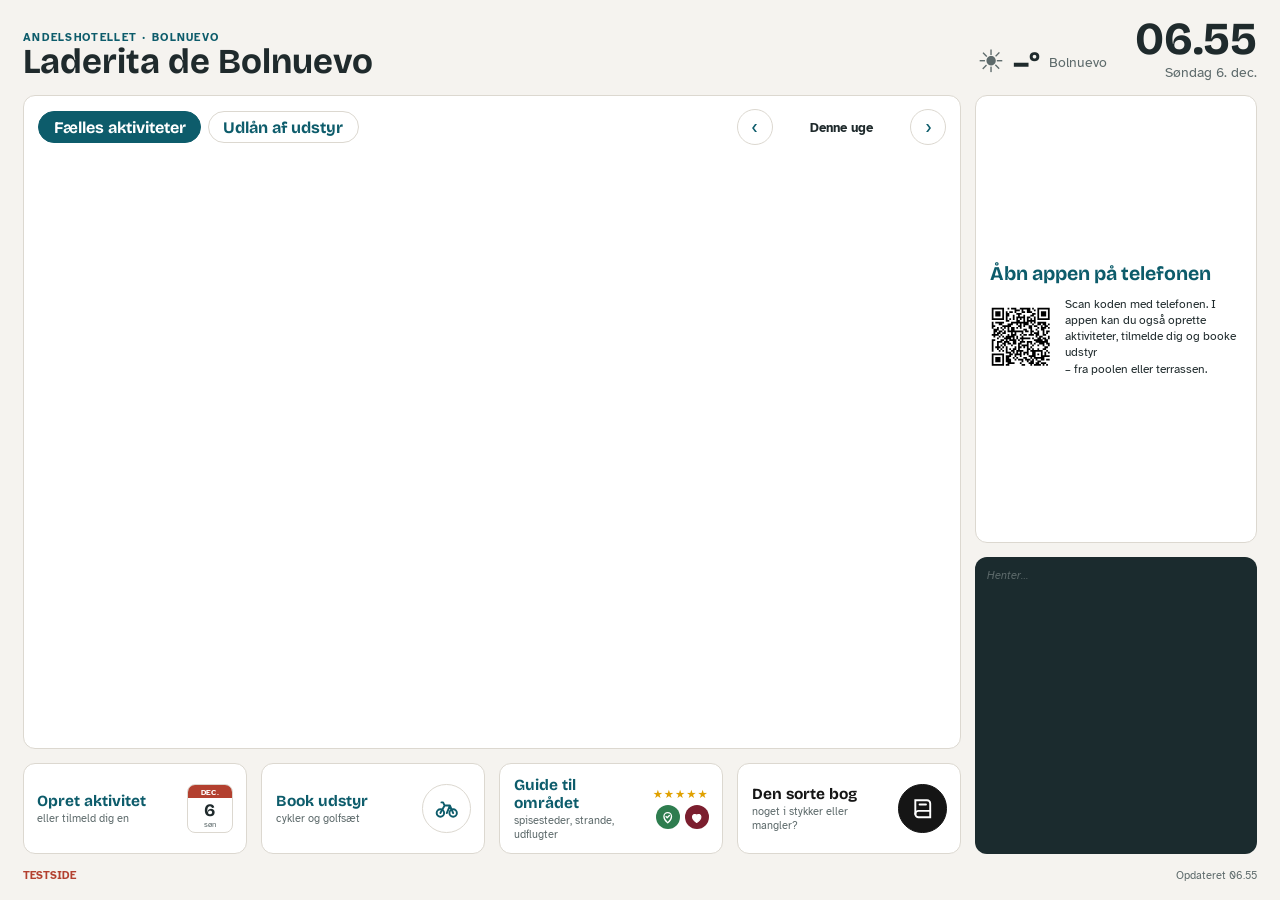
==== commit 03f60e69: "Skærm: guidekort viser afstand fra hotellet og sæsonlukket/åbent hele året Co-Authored-By: Claude Op" ====
--- a/skaerm.html
+++ b/skaerm.html
@@ -182,7 +182,7 @@
 .gvt>span{display:block;color:var(--muted);font-size:.9em;margin-top:.2em}
 .gvs{margin-top:.35em;color:var(--ochre);font-size:.95em}.gvs .gn{color:var(--sea);font-weight:700;margin-right:.3em}
 .gvs .gvn{color:var(--muted);font-size:.9em}
-.gvf{margin-top:.3em;font-size:.88em;color:var(--fg)}
+.gvf{margin-top:.25em;font-size:.88em;color:var(--fg)}.gvdist{color:var(--muted)}.gvwarn{color:var(--red);font-weight:700}
 .gvs.none{color:var(--muted);font-size:.85em;font-style:italic}
 .gvd{position:fixed;inset:0;z-index:11;background:rgba(0,0,0,.5);display:grid;place-items:center}
 .gvd[hidden]{display:none}
@@ -392,7 +392,12 @@
 // Type (fx Restaurant, Bar/café, Strandbar) og hvornår køkkenet åbner om aftenen
 var GV_SUB={restaurant:"Restaurant",barcafe:"Bar/café",strandbar:"Strandbar",is:"Is og bageri",bystrand:"Bystrand",bugt:"Bugt og vig",naturstrand:"Naturstrand",udsigt:"Udsigtspunkt",vandretur:"Vandretur og sti",fanomen:"Naturfænomen",naturpark:"Naturpark",supermarked:"Supermarked",marked:"Marked"};
 function gvType(x){return x.subcat?(GV_SUB[x.subcat]||""):"";}
-function gvFacts(x){if(x.cat!=="spisesteder")return "";var f=[];if(x.tidlig==="ja")f.push("Køkken åbner før kl. 20");else if(x.tidlig==="nej")f.push("Køkken åbner efter kl. 20");if(x.frokost==="ja")f.push("Frokoståbent");return f.length?'<p class="gvf">'+E(f.join(" · "))+'</p>':"";}
+function gvDist(x){if(x.lat==null)return "";var k=x.drive_km!=null?+x.drive_km:gvKm(x);var t=(k<10?k.toFixed(1).replace(".",","):Math.round(k))+" km fra hotellet";if(x.drive_min)t+=" · "+x.drive_min+" min. i bil";return t;}
+function gvFacts(x){var h="";var d=gvDist(x);if(d)h+='<p class="gvf gvdist">'+E(d)+'</p>';
+ if(x.cat==="spisesteder"){var f=[];if(x.tidlig==="ja")f.push("Køkken åbner før kl. 20");else if(x.tidlig==="nej")f.push("Køkken åbner efter kl. 20");if(x.frokost==="ja")f.push("Frokoståbent");
+  if(f.length)h+='<p class="gvf">'+E(f.join(" · "))+'</p>';
+  if(x.saeson==="ja")h+='<p class="gvf gvwarn">Sæsonlukket – tjek om der er åbent</p>';else if(x.saeson==="nej")h+='<p class="gvf">Åbent hele året</p>';}
+ return h;}
 function gvMaps(p){if(p.maps_url)return p.maps_url;var where=[p.area&&p.area!==p.town?p.area:"",p.town||(p.area?"":"Mazarrón")].filter(Boolean).join(", ");
  var byC=["natur","parkering","opladning"].indexOf(p.cat)>=0;var q=(p.lat==null||!byC)?(p.name+", "+where+", España"):(p.lat+","+p.lon);
  return "https://www.google.com/maps/search/?api=1&query="+encodeURIComponent(q);}
@@ -400,8 +405,8 @@
 function gvPlace(id){var x=(GV.all||[]).filter(function(p){return p.id===id})[0];if(!x)return;gvIdle();
  var cn=(GCATS.filter(function(c){return c[0]===x.cat})[0]||[,""])[1];
  var im=document.getElementById("gvdimg");im.style.backgroundImage=x.big||x.img?'url("'+(x.big||x.img)+'")':"none";im.textContent="";
- document.getElementById("gvdt").innerHTML='<h3>'+E(x.name)+'</h3><p class="gvmeta">'+E([gvType(x)||cn,x.town||"",x.drive_min?x.drive_min+" min. i bil":""].filter(Boolean).join(" · "))+'</p>'+
-  gvScore(x)+gvFacts(x)+(x.score!=null&&x.n?'<p class="gvmeta">'+x.n+(x.n===1?' vurdering':' vurderinger')+' fra andelshaverne</p>':'')+
+ document.getElementById("gvdt").innerHTML='<h3>'+E(x.name)+'</h3><p class="gvmeta">'+E([gvType(x)||cn,x.town||""].filter(Boolean).join(" · "))+'</p>'+
+  gvScore(x)+gvFacts(x)+
   (x.note?'<p class="gvnote">'+E(x.note)+'</p>':'')+
   '<div class="gvqrs"><div>'+gvQR(APP_URL+"#sted/"+encodeURIComponent(x.id))+'Åbn i appen</div><div>'+gvQR(gvMaps(x))+'Google Maps</div></div>'+
   '<button type="button" class="ovclose" id="gvdclose">Luk</button>';
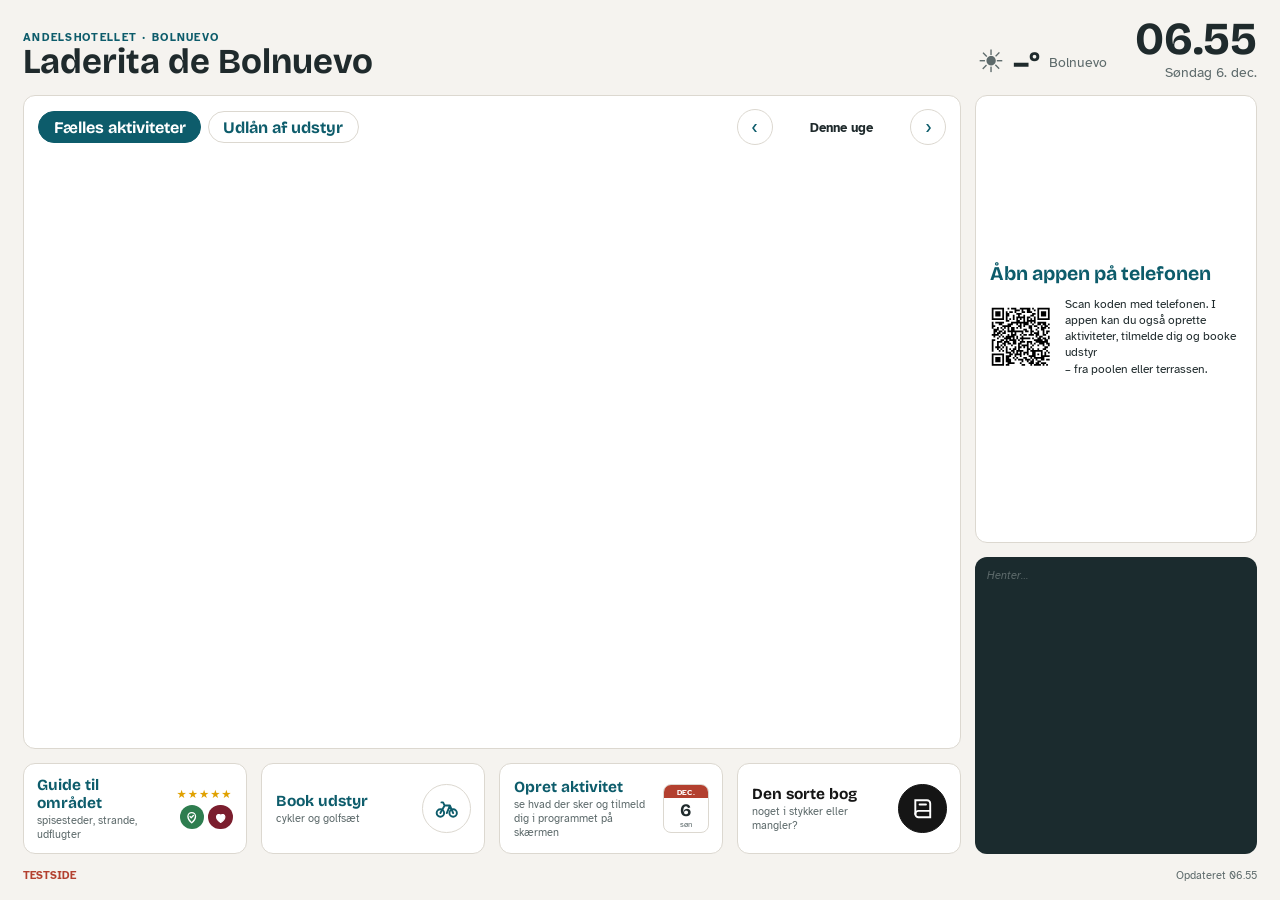
==== commit 12edc7a1: "v267: Skærmen i receptionen – felterne i ny rækkefølge og ny tekst ved «Opret aktivitet» - Rækkefølg" ====
--- a/skaerm.html
+++ b/skaerm.html
@@ -214,9 +214,9 @@
   </aside>
 </main>
 <nav class="acts" aria-label="Det kan du her">
-  <button type="button" class="ab" data-k="akt"><span><b>Opret aktivitet</b><small>eller tilmeld dig en</small></span><span class="mcal" id="mcal"><span class="mcal-m"></span><span class="mcal-d"></span><span class="mcal-w"></span></span></button>
+  <button type="button" class="ab" data-k="guide"><span><b>Guide til området</b><small>spisesteder, strande, udflugter</small></span><span class="mrate"><span class="st">★★★★★</span><span class="mpair"><span class="mb mb-v"><svg viewBox="0 0 24 24" width="20" height="20" fill="none" stroke="currentColor" stroke-width="2.3" stroke-linecap="round" stroke-linejoin="round"><path d="M12 21.2s-6.8-5.8-6.8-11.4a6.8 6.8 0 0 1 13.6 0c0 5.6-6.8 11.4-6.8 11.4z"/><path d="M9 9.9l2.1 2.1 3.9-4"/></svg></span><span class="mb mb-h"><svg viewBox="0 0 24 24" width="20" height="20" fill="currentColor" stroke="currentColor" stroke-width="1.9" stroke-linejoin="round"><path d="M12 20.5s-7.5-4.6-7.5-10.2A4.3 4.3 0 0 1 12 7.6a4.3 4.3 0 0 1 7.5 2.7c0 5.6-7.5 10.2-7.5 10.2z"/></svg></span></span></span></button>
   <button type="button" class="ab" data-k="udstyr"><span><b>Book udstyr</b><small>cykler og golfsæt</small></span><span class="ai aright"><svg viewBox="0 0 24 24" fill="none" stroke="currentColor" stroke-width="1.8" stroke-linecap="round" stroke-linejoin="round"><circle cx="6" cy="16" r="3.5"/><circle cx="18" cy="16" r="3.5"/><path d="M6 16l4-7h5l3 7M10 9 8.5 6H7M15 9l-3 7"/></svg></span></button>
-  <button type="button" class="ab" data-k="guide"><span><b>Guide til området</b><small>spisesteder, strande, udflugter</small></span><span class="mrate"><span class="st">★★★★★</span><span class="mpair"><span class="mb mb-v"><svg viewBox="0 0 24 24" width="20" height="20" fill="none" stroke="currentColor" stroke-width="2.3" stroke-linecap="round" stroke-linejoin="round"><path d="M12 21.2s-6.8-5.8-6.8-11.4a6.8 6.8 0 0 1 13.6 0c0 5.6-6.8 11.4-6.8 11.4z"/><path d="M9 9.9l2.1 2.1 3.9-4"/></svg></span><span class="mb mb-h"><svg viewBox="0 0 24 24" width="20" height="20" fill="currentColor" stroke="currentColor" stroke-width="1.9" stroke-linejoin="round"><path d="M12 20.5s-7.5-4.6-7.5-10.2A4.3 4.3 0 0 1 12 7.6a4.3 4.3 0 0 1 7.5 2.7c0 5.6-7.5 10.2-7.5 10.2z"/></svg></span></span></span></button>
+  <button type="button" class="ab" data-k="akt"><span><b>Opret aktivitet</b><small>se hvad der sker og tilmeld dig i programmet på skærmen</small></span><span class="mcal" id="mcal"><span class="mcal-m"></span><span class="mcal-d"></span><span class="mcal-w"></span></span></button>
   <button type="button" class="ab dark" data-k="sortbog"><span><b>Den sorte bog</b><small>noget i stykker eller mangler?</small></span><span class="ai aright"><svg viewBox="0 0 24 24" fill="none" stroke="currentColor" stroke-width="1.8" stroke-linecap="round"><path d="M5 4h11a3 3 0 0 1 3 3v13H8a3 3 0 0 1-3-3z"/><path d="M5 17a3 3 0 0 1 3-3h11"/><path d="M9 8h6"/></svg></span></button>
 </nav>
 <div class="ov" id="sv" hidden><div class="ovbox svbox"><div id="svbody"></div><button type="button" class="ovclose" id="svclose">Luk</button></div></div>
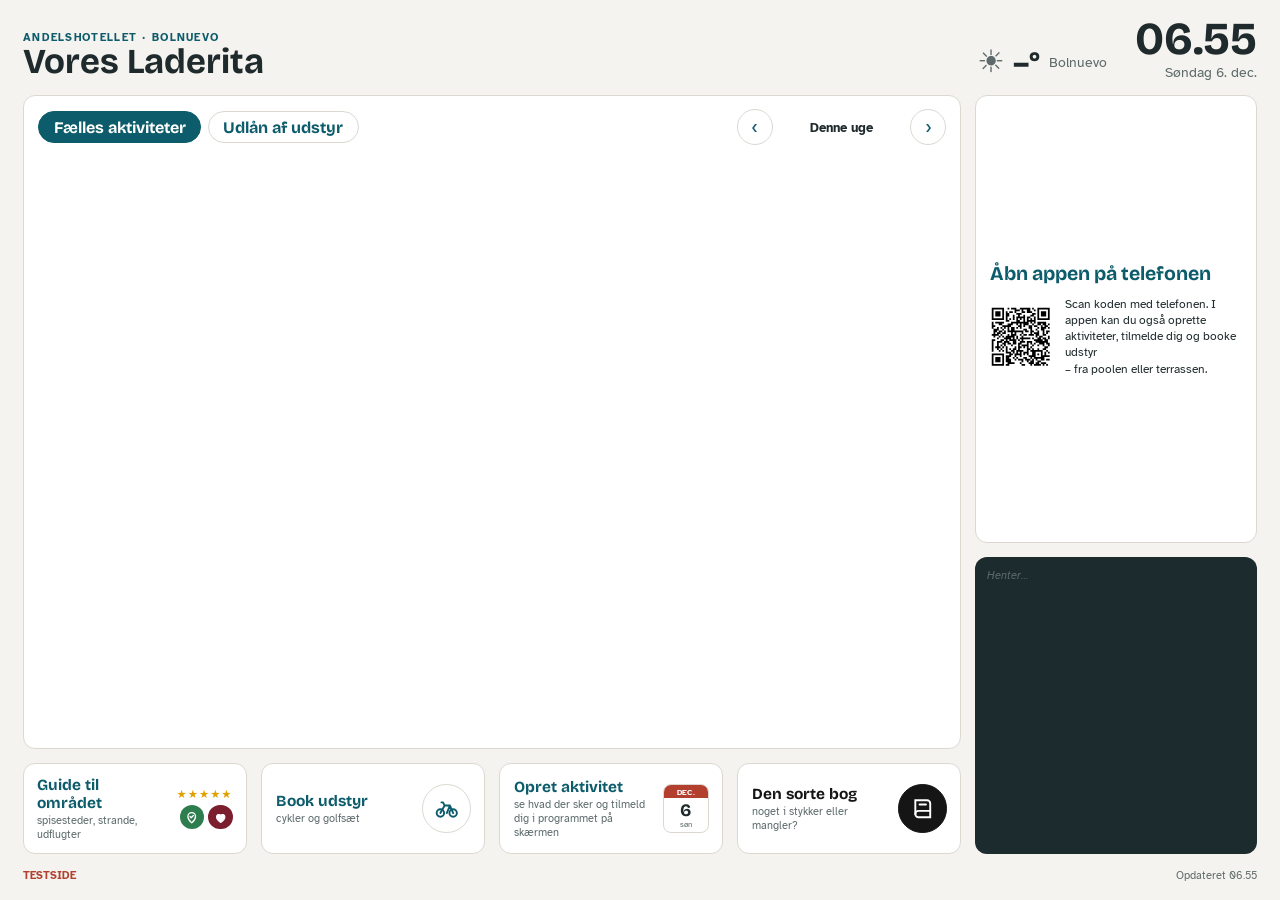
==== commit 48707c35: "v270: Skærmen i receptionen – overskriften er «Vores Laderita» Co-Authored-By: Claude Opus 5.5 <nore" ====
--- a/skaerm.html
+++ b/skaerm.html
@@ -1,7 +1,7 @@
 <!DOCTYPE html>
 <html lang="da"><head><meta charset="utf-8">
 <meta name="viewport" content="width=device-width,initial-scale=1"><meta name="robots" content="noindex">
-<title>Laderita de Bolnuevo – reception (testside)</title>
+<title>Vores Laderita – reception (testside)</title>
 <link rel="preconnect" href="https://fonts.googleapis.com">
 <link href="https://fonts.googleapis.com/css2?family=Bricolage+Grotesque:opsz,wght@12..96,500;12..96,700&family=Atkinson+Hyperlegible:wght@400;700&display=swap" rel="stylesheet">
 <style>
@@ -199,7 +199,7 @@
 .gvdt .ovclose{align-self:flex-start}
 </style></head><body>
 <header>
-  <div class="brand"><small>Andelshotellet · Bolnuevo</small><h1>Laderita de Bolnuevo</h1></div>
+  <div class="brand"><small>Andelshotellet · Bolnuevo</small><h1>Vores Laderita</h1></div>
   <div class="now">
     <div class="wx" id="wx"><span class="ico">☀️</span><b>–°</b><span>Bolnuevo</span></div>
     <div><div class="clock" id="clock">--:--</div><div class="date" id="date"></div></div>
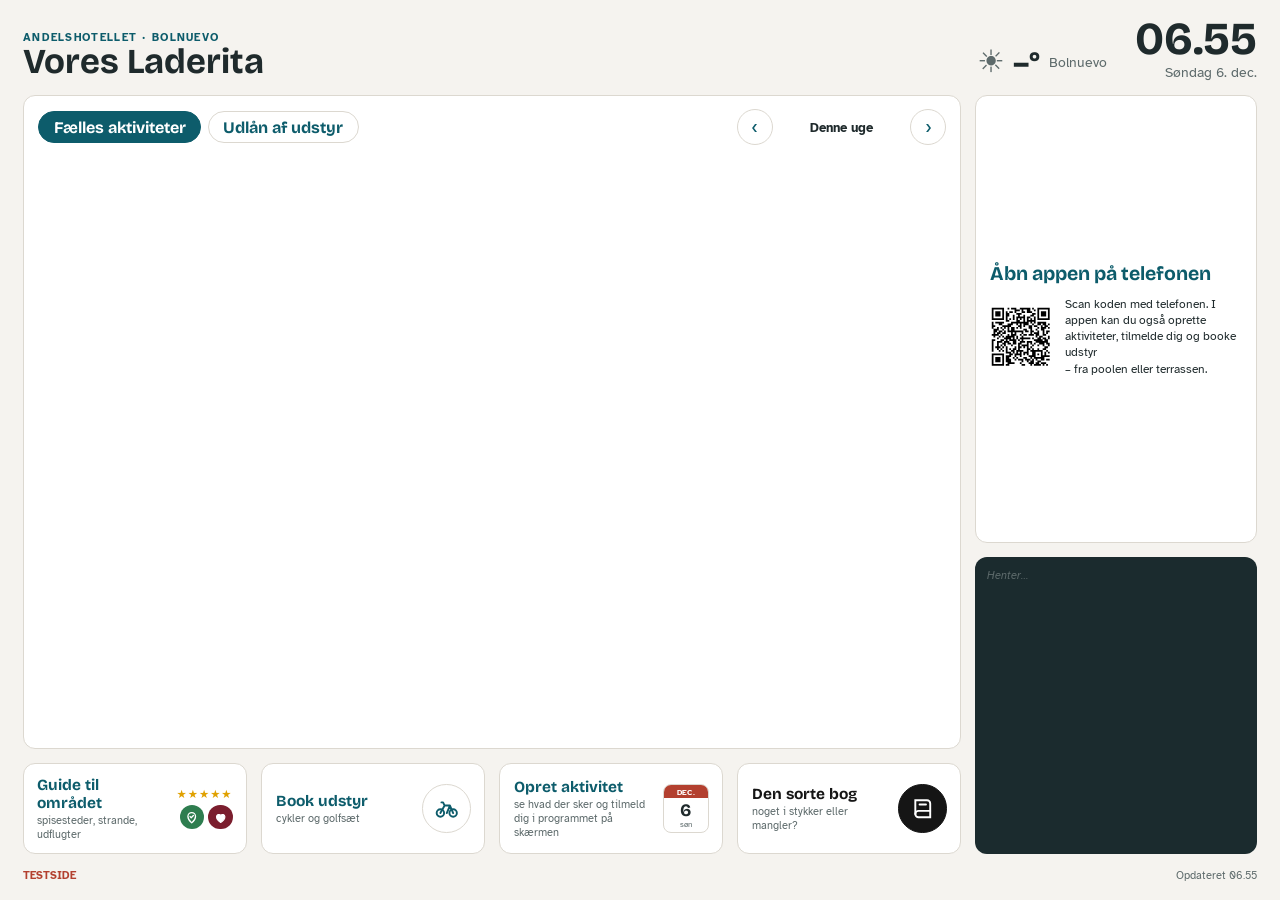
==== commit 0e5e31d0: "Ny adresse: vores-laderita (skærmens QR-link, links i notifikationer/mails, navn i notifikationer) C" ====
--- a/skaerm.html
+++ b/skaerm.html
@@ -364,7 +364,7 @@
 
 
 // Guide til området på skærmen – kun til at kigge i. Viser stedet, billede, gennemsnit og beskrivelse; ingen navne eller kommentarer.
-var APP_URL="https://bottlio.github.io/vores-bolnuevo/";
+var APP_URL="https://bottlio.github.io/vores-laderita/";
 var GCATS=[["spisesteder","Spisesteder"],["strande","Strande"],["natur","Natur og udsigt"],["sevaerdigheder","Seværdigheder"],["oplevelser","Oplevelser"],["sport","Sport"],["shopping","Shopping"],["dagligvarer","Dagligvarer"],["opladning","Opladning til elbil"],["parkering","Parkering"],["lejebil","Lejebil"]];
 var GV={all:null,at:0,cat:"top",T:null};
 function gvIdle(){clearTimeout(GV.T);GV.T=setTimeout(gvClose,120000);}
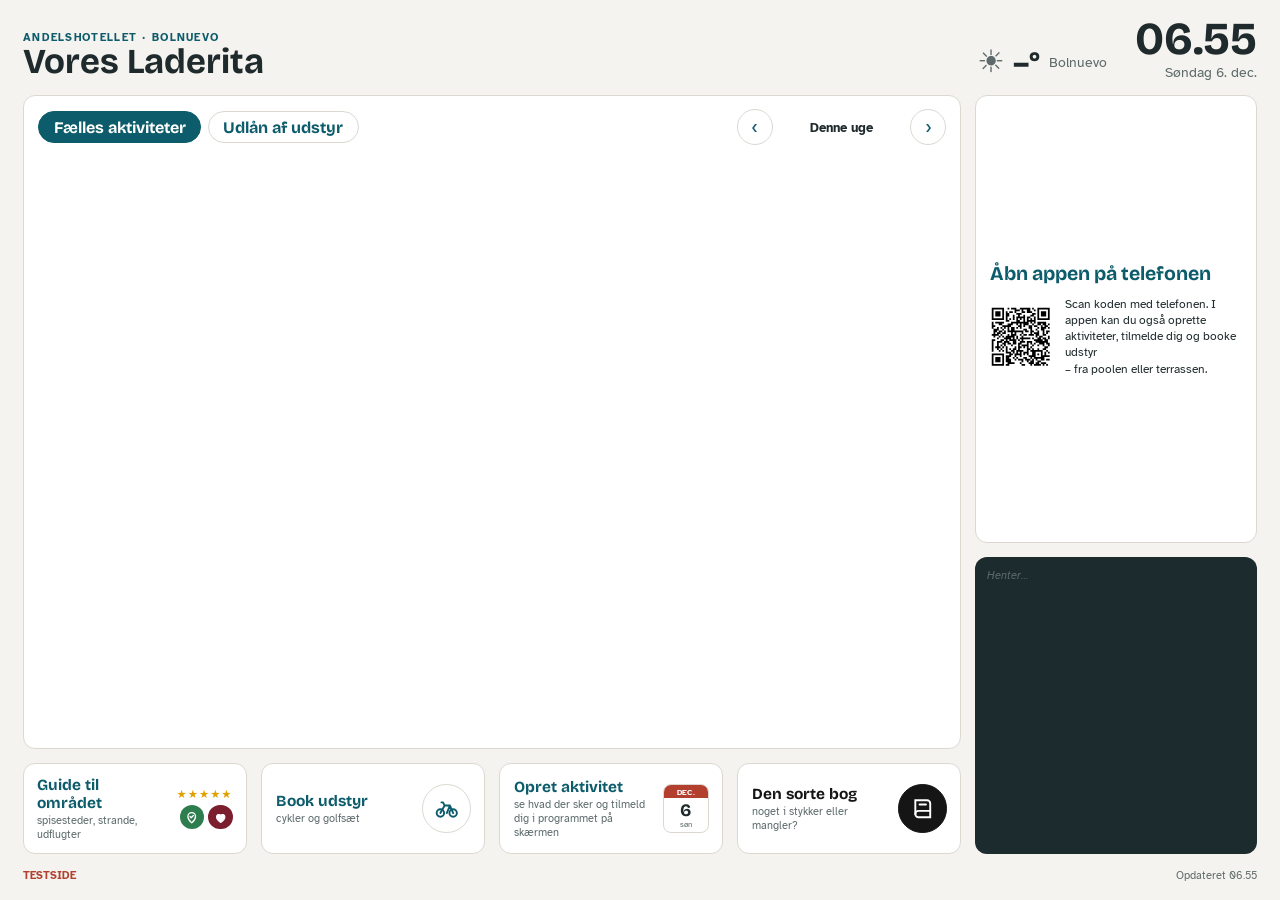
==== commit 866a12ea: "Skærmens QR-link peger på den gamle adresse, indtil adresseskiftet er gjort Co-Authored-By: Claude O" ====
--- a/skaerm.html
+++ b/skaerm.html
@@ -364,7 +364,7 @@
 
 
 // Guide til området på skærmen – kun til at kigge i. Viser stedet, billede, gennemsnit og beskrivelse; ingen navne eller kommentarer.
-var APP_URL="https://bottlio.github.io/vores-laderita/";
+var APP_URL="https://bottlio.github.io/vores-bolnuevo/";
 var GCATS=[["spisesteder","Spisesteder"],["strande","Strande"],["natur","Natur og udsigt"],["sevaerdigheder","Seværdigheder"],["oplevelser","Oplevelser"],["sport","Sport"],["shopping","Shopping"],["dagligvarer","Dagligvarer"],["opladning","Opladning til elbil"],["parkering","Parkering"],["lejebil","Lejebil"]];
 var GV={all:null,at:0,cat:"top",T:null};
 function gvIdle(){clearTimeout(GV.T);GV.T=setTimeout(gvClose,120000);}
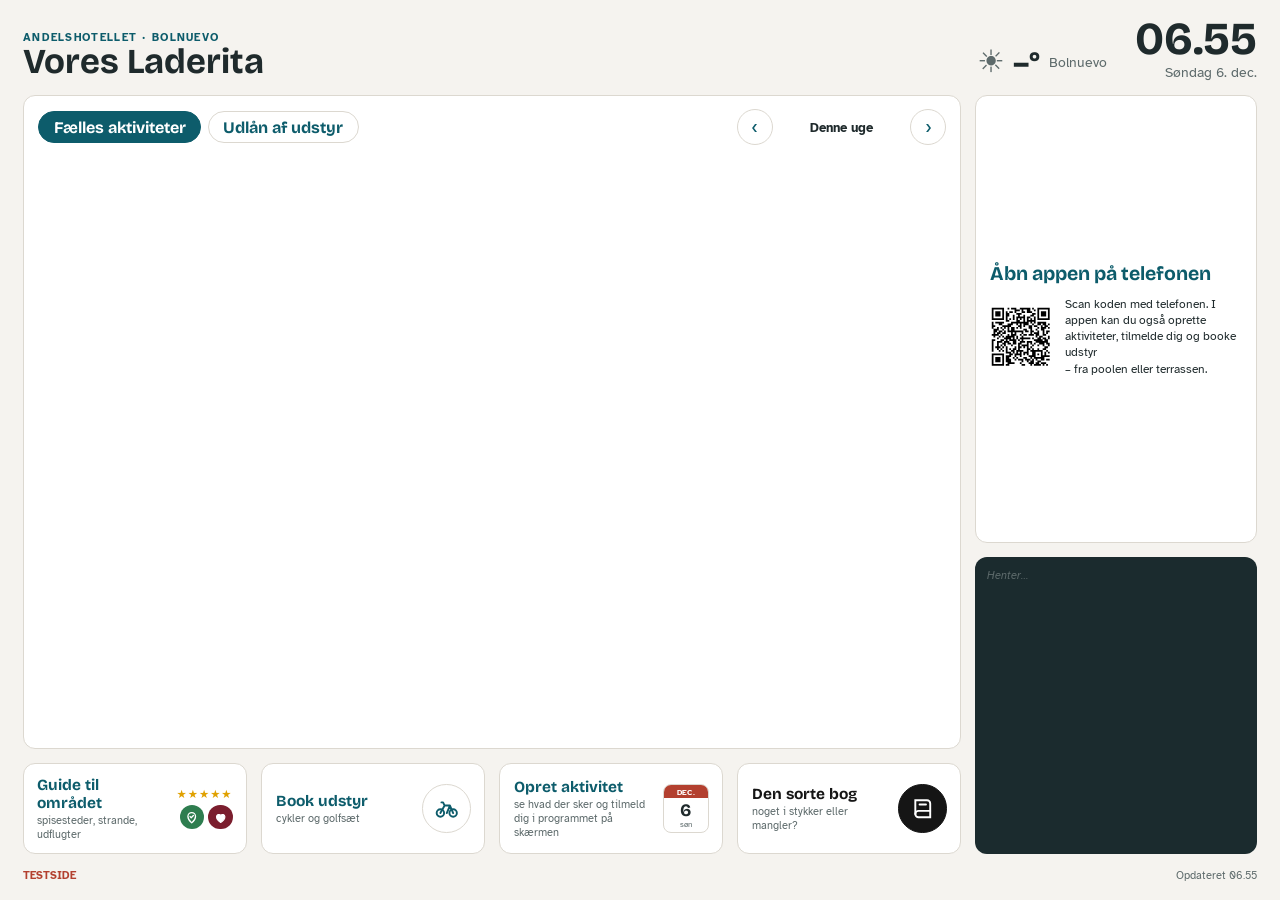
==== commit 3bcb101a: "Spisesteder: 'Lukket' om aftenen; frokost + lukket vises som 'Kun frokost' (app og skærm) Co-Authore" ====
--- a/skaerm.html
+++ b/skaerm.html
@@ -288,8 +288,13 @@
     return {a:l[3],z:l[4],html:function(st){return '<div class="hb'+(l[7]?' '+l[7]:(/golf/i.test(l[0])?' golf':''))+'"'+(l[5]?' data-bk="'+E(l[5])+'" data-src="'+E(l[6])+'" data-inf="'+E((l[8]||l[0])+' · lejl. '+l[1]+' · '+hm(l[3])+'–'+hm(l[4]))+'"':'')+' style="'+st+'"><b>'+E(l[1]?"Lejl. "+l[1]:"")+'</b>'+E(l[0])+'</div>'}};});},"udl");
  }
 var WX={0:"☀️",1:"🌤️",2:"⛅",3:"☁️",45:"🌫️",48:"🌫️",51:"🌦️",53:"🌦️",55:"🌦️",61:"🌧️",63:"🌧️",65:"🌧️",80:"🌦️",81:"🌧️",82:"🌧️",95:"⛈️"};
-function weather(){try{fetch("https://api.open-meteo.com/v1/forecast?latitude=37.563&longitude=-1.307&current=temperature_2m,weather_code&timezone=Europe%2FMadrid")
- .then(function(r){return r.json()}).then(function(j){var c=j.current;document.getElementById("wx").innerHTML='<span class="ico">'+(WX[c.weather_code]||"🌤️")+'</span><b>'+Math.round(c.temperature_2m)+'°</b><span>Bolnuevo</span>'}).catch(function(){})}catch(e){}}
+function weather(){try{ // ikon fra Open-Meteo, temperatur fra hotellets egen Netatmo-måler (når den er under en time gammel)
+ var C=window.BOLNUEVO||{};
+ var om=fetch("https://api.open-meteo.com/v1/forecast?latitude=37.563&longitude=-1.307&current=temperature_2m,weather_code&timezone=Europe%2FMadrid").then(function(r){return r.json()}).catch(function(){return null});
+ var na=fetch(C.supabaseUrl+"/functions/v1/netatmo-temp",{method:"POST",headers:{"apikey":C.supabaseKey,"Authorization":"Bearer "+C.supabaseKey,"Content-Type":"application/json"},body:"{}"}).then(function(r){return r.json()}).catch(function(){return null});
+ Promise.all([om,na]).then(function(x){var j=x[0],n=x[1];if(!j||!j.current)return;var c=j.current;
+  var own=n&&typeof n.t==="number"&&n.at&&Date.now()-n.at<36e5;var t=own?n.t:c.temperature_2m;
+  document.getElementById("wx").innerHTML='<span class="ico">'+(WX[c.weather_code]||"🌤️")+'</span><b>'+Math.round(t)+'°</b><span>Bolnuevo</span>'}).catch(function(){})}catch(e){}}
 function live(){ // rigtige aktiviteter fra appen (kun titel, tid, sted og antal)
  var V=viewDays(),mon=V.start;var sun=new Date(mon);sun.setDate(mon.getDate()+7);
  var C=window.BOLNUEVO||{};
@@ -394,7 +399,7 @@
 function gvType(x){return x.subcat?(GV_SUB[x.subcat]||""):"";}
 function gvDist(x){if(x.lat==null)return "";var k=x.drive_km!=null?+x.drive_km:gvKm(x);var t=(k<10?k.toFixed(1).replace(".",","):Math.round(k))+" km fra hotellet";if(x.drive_min)t+=" · "+x.drive_min+" min. i bil";return t;}
 function gvFacts(x){var h="";var d=gvDist(x);if(d)h+='<p class="gvf gvdist">'+E(d)+'</p>';
- if(x.cat==="spisesteder"){var f=[];if(x.tidlig==="ja")f.push("Køkken åbner før kl. 20");else if(x.tidlig==="nej")f.push("Køkken åbner efter kl. 20");if(x.frokost==="ja")f.push("Frokoståbent");
+ if(x.cat==="spisesteder"){var f=[];if(x.tidlig==="ja")f.push("Køkken åbner før kl. 20");else if(x.tidlig==="nej")f.push("Køkken åbner efter kl. 20");else if(x.tidlig==="lukket")f.push(x.frokost==="ja"?"Kun frokost":"Lukket om aftenen");if(x.frokost==="ja"&&x.tidlig!=="lukket")f.push("Frokoståbent");
   if(f.length)h+='<p class="gvf">'+E(f.join(" · "))+'</p>';
   if(x.saeson==="ja")h+='<p class="gvf gvwarn">Sæsonlukket – tjek om der er åbent</p>';else if(x.saeson==="nej")h+='<p class="gvf">Åbent hele året</p>';}
  return h;}
